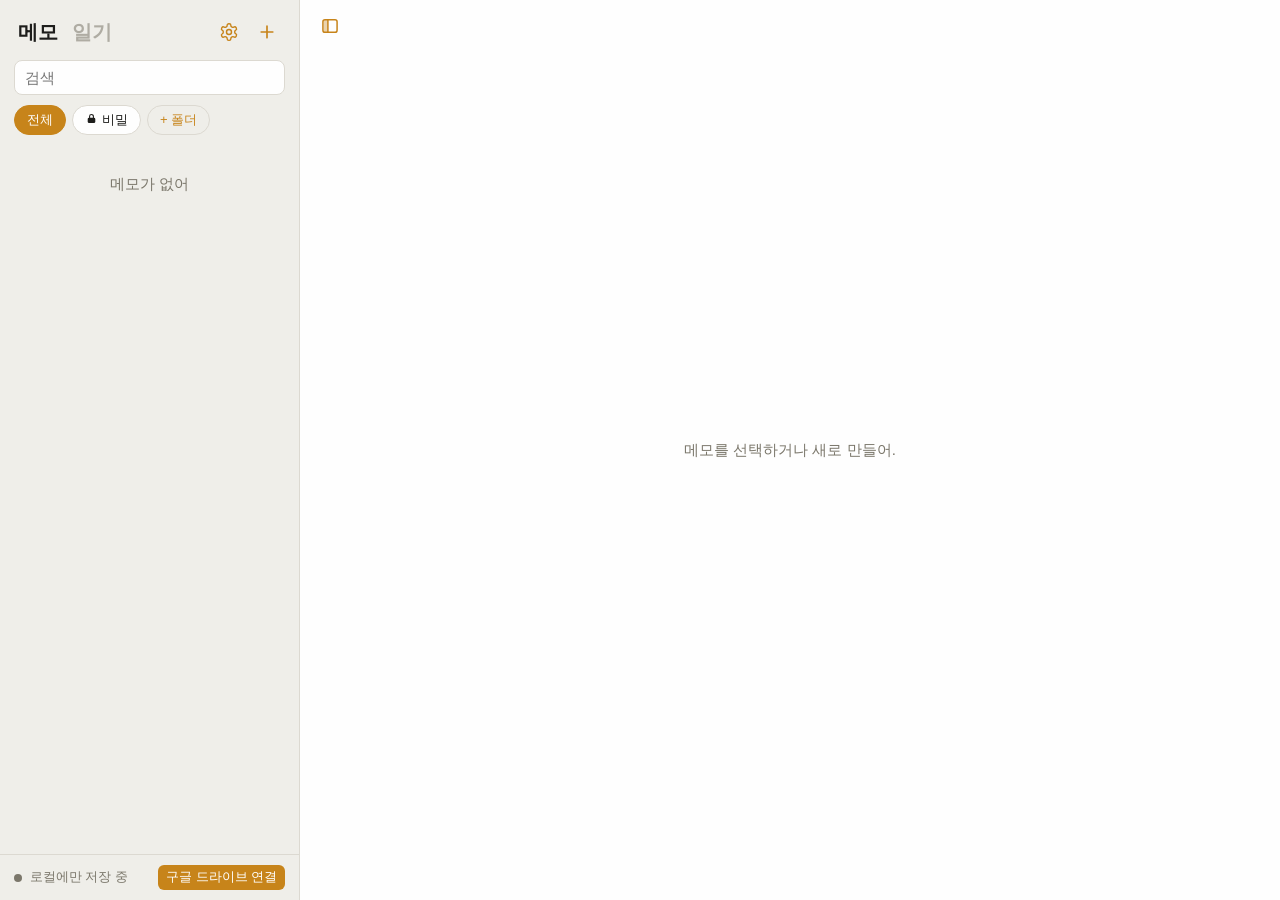
==== index.html @ 61d9501f "v92: postmark emoji fit inside the ring" ====
<!doctype html>
<html lang="ko">
<head>
<meta charset="utf-8">
<meta name="viewport" content="width=device-width, initial-scale=1, viewport-fit=cover">
<title>클라우드 메모</title>
<!-- PC app: uses this page from the site when cm-native is at most its own level (see update.go). -->
<meta name="cm-native" content="1">
<!--WEB-ONLY-START-->
<link rel="manifest" href="manifest.webmanifest">
<link rel="apple-touch-icon" href="icon-180.png">
<link rel="icon" href="icon.svg" type="image/svg+xml">
<meta name="apple-mobile-web-app-capable" content="yes">
<meta name="mobile-web-app-capable" content="yes">
<meta name="apple-mobile-web-app-title" content="메모">
<meta name="apple-mobile-web-app-status-bar-style" content="default">
<meta name="theme-color" content="#f6f5f2" media="(prefers-color-scheme: light)">
<meta name="theme-color" content="#1b1b1d" media="(prefers-color-scheme: dark)">
<!--WEB-ONLY-END-->
<link rel="stylesheet" href="style.css?v=92">
</head>
<body>
<div id="app" class="show-list">
  <aside id="sidebar">
    <header class="side-head">
      <div class="title-tabs" id="tabs" role="tablist" aria-label="메모 / 일기">
        <button data-tab="memo" role="tab">메모</button><button data-tab="diary" role="tab">일기</button>
      </div>
      <div class="head-btns">
        <button id="btn-settings" class="icon-btn" title="설정 (테마·날씨·사진)" aria-label="설정">
          <svg viewBox="0 0 24 24" width="20" height="20" fill="none" stroke="currentColor" stroke-width="1.7" stroke-linecap="round" stroke-linejoin="round"><path d="M12.22 2h-.44a2 2 0 0 0-2 2v.18a2 2 0 0 1-1 1.73l-.43.25a2 2 0 0 1-2 0l-.15-.08a2 2 0 0 0-2.73.73l-.22.38a2 2 0 0 0 .73 2.73l.15.1a2 2 0 0 1 1 1.72v.51a2 2 0 0 1-1 1.74l-.15.09a2 2 0 0 0-.73 2.73l.22.38a2 2 0 0 0 2.73.73l.15-.08a2 2 0 0 1 2 0l.43.25a2 2 0 0 1 1 1.73V20a2 2 0 0 0 2 2h.44a2 2 0 0 0 2-2v-.18a2 2 0 0 1 1-1.73l.43-.25a2 2 0 0 1 2 0l.15.08a2 2 0 0 0 2.73-.73l.22-.39a2 2 0 0 0-.73-2.73l-.15-.08a2 2 0 0 1-1-1.74v-.5a2 2 0 0 1 1-1.74l.15-.09a2 2 0 0 0 .73-2.73l-.22-.38a2 2 0 0 0-2.73-.73l-.15.08a2 2 0 0 1-2 0l-.43-.25a2 2 0 0 1-1-1.73V4a2 2 0 0 0-2-2z"/><circle cx="12" cy="12" r="3"/></svg>
        </button>
        <button id="btn-new" class="icon-btn" title="새 메모 (Ctrl+N)" aria-label="새 메모">
          <svg viewBox="0 0 24 24" width="20" height="20"><path d="M12 5v14M5 12h14" stroke="currentColor" stroke-width="2" stroke-linecap="round" fill="none"/></svg>
        </button>
      </div>
    </header>
    <div class="search-wrap">
      <input id="search" type="search" placeholder="검색" autocomplete="off">
    </div>
    <div id="folders" role="tablist" aria-label="폴더"></div>
    <ul id="list" role="listbox" aria-label="메모 목록"></ul>
    <div id="diary" aria-label="일기">
      <div class="cal-head">
        <span id="cal-title"></span>
        <button id="cal-today" class="text-btn" title="이번 달로 가서 오늘 일기 열기 (Ctrl+N)">오늘</button>
        <button id="cal-prev" class="icon-btn" aria-label="이전 달">
          <svg viewBox="0 0 24 24" width="20" height="20"><path d="M15 5l-7 7 7 7" stroke="currentColor" stroke-width="2" stroke-linecap="round" stroke-linejoin="round" fill="none"/></svg>
        </button>
        <button id="cal-next" class="icon-btn" aria-label="다음 달">
          <svg viewBox="0 0 24 24" width="20" height="20"><path d="M9 5l7 7-7 7" stroke="currentColor" stroke-width="2" stroke-linecap="round" stroke-linejoin="round" fill="none"/></svg>
        </button>
        <button id="cal-more" class="icon-btn" title="캘린더·잠금" aria-label="일기 메뉴" aria-haspopup="menu"><svg viewBox="0 0 24 24" width="20" height="20"><circle cx="5.5" cy="12" r="1.7" fill="currentColor"/><circle cx="12" cy="12" r="1.7" fill="currentColor"/><circle cx="18.5" cy="12" r="1.7" fill="currentColor"/></svg></button>
        <button id="cal-gcal" class="icon-btn in-more" title="구글 캘린더 일정 보기" aria-label="구글 캘린더 일정" hidden>
          <svg viewBox="0 0 24 24" width="19" height="19"><rect x="3.5" y="5" width="17" height="15.5" rx="3" stroke="currentColor" stroke-width="1.8" fill="none"/><path d="M3.5 9.5h17M8 3.2v3.6M16 3.2v3.6" stroke="currentColor" stroke-width="1.8" stroke-linecap="round"/><circle class="gcal-dot" cx="12" cy="14.8" r="2.3" fill="currentColor"/></svg>
        </button>
        <button id="cal-lock" class="icon-btn in-more" title="일기 잠금" aria-label="일기 잠금"></button>
      </div>
      <div class="cal-grid" id="cal-grid"></div>
      <button id="cal-album" class="album-btn" title="이달의 사진" hidden>
        <svg viewBox="0 0 24 24" width="18" height="18" aria-hidden="true"><path d="M5 4.5h14v15H5z" stroke="currentColor" stroke-width="1.8" stroke-dasharray="2 2" fill="none"/><rect x="8" y="7.5" width="8" height="9" rx="1" fill="currentColor" opacity=".35"/></svg>
        이달의 사진
      </button>
      <div class="cal-events" id="cal-events" hidden aria-live="polite"></div>
      <ul class="diary-list" id="diary-list" aria-label="이 달의 일기"></ul>
      <div class="diary-locked" id="diary-locked" hidden>
        <svg viewBox="0 0 24 24" width="28" height="28" aria-hidden="true"><rect x="5" y="10.5" width="14" height="10" rx="2.5" fill="currentColor"/><path d="M8.5 10.5V8a3.5 3.5 0 0 1 7 0v2.5" stroke="currentColor" stroke-width="2" fill="none" stroke-linecap="round"/></svg>
        <p>일기가 잠겨 있어</p>
        <button class="text-btn primary" id="diary-unlock">비밀번호 입력</button>
      </div>
    </div>
    <footer id="sync-bar">
      <span id="sync-dot"></span>
      <span id="sync-text">…</span>
      <button id="btn-sync" class="text-btn" hidden>지금 동기화</button>
      <button id="btn-login" class="text-btn primary" hidden>구글 드라이브 연결</button>
      <button id="btn-logout" class="text-btn" hidden>연결 해제</button>
    </footer>
  </aside>
  <main id="editor-pane">
    <header class="editor-head" id="editor-head">
      <button id="btn-back" class="icon-btn back" aria-label="목록으로">
        <svg viewBox="0 0 24 24" width="22" height="22"><path d="M15 5l-7 7 7 7" stroke="currentColor" stroke-width="2" stroke-linecap="round" stroke-linejoin="round" fill="none"/></svg>
      </button>
      <button id="btn-side" class="icon-btn side-toggle" title="메모 목록 숨기기 (Ctrl+\)" aria-label="메모 목록 숨기기" aria-pressed="false">
        <svg viewBox="0 0 24 24" width="20" height="20"><rect x="3.5" y="4.5" width="17" height="15" rx="2.5" stroke="currentColor" stroke-width="1.8" fill="none"/><path d="M9.5 4.5v15" stroke="currentColor" stroke-width="1.8"/><path class="side-fill" d="M4.4 6.5a1.6 1.6 0 0 1 1.6-1.6h3.5v14.2H6a1.6 1.6 0 0 1-1.6-1.6z" fill="currentColor" opacity=".35"/></svg>
      </button>
      <button id="btn-browse" class="browse" title="폴더와 메모 고르기" aria-haspopup="menu">
        <svg viewBox="0 0 24 24" width="17" height="17"><path d="M3.5 7.5a2 2 0 0 1 2-2h3.8l2 2.2h7.2a2 2 0 0 1 2 2v7.8a2 2 0 0 1-2 2h-13a2 2 0 0 1-2-2z" stroke="currentColor" stroke-width="1.8" stroke-linejoin="round" fill="none"/></svg>
        <span id="browse-name">전체</span>
        <svg viewBox="0 0 24 24" width="12" height="12"><path d="M6 9l6 6 6-6" stroke="currentColor" stroke-width="2.2" stroke-linecap="round" stroke-linejoin="round" fill="none"/></svg>
      </button>
      <span id="editor-meta"></span>
      <button id="btn-folder" class="icon-btn in-more" title="폴더로 옮기기" aria-label="폴더로 옮기기">
        <svg viewBox="0 0 24 24" width="20" height="20"><path d="M3.5 7.5a2 2 0 0 1 2-2h3.8l2 2.2h7.2a2 2 0 0 1 2 2v7.8a2 2 0 0 1-2 2h-13a2 2 0 0 1-2-2z" stroke="currentColor" stroke-width="1.8" stroke-linejoin="round"/></svg>
      </button>
      <button id="btn-font" class="icon-btn in-more" title="화면 글자 크기 (이 기기)" aria-label="화면 글자 크기">
        <svg viewBox="0 0 24 24" width="21" height="21"><path d="M3 19l5-13 5 13M4.8 14.5h6.4M14.5 19l3.5-9 3.5 9M15.6 16.3h4.8" stroke="currentColor" stroke-width="1.8" stroke-linecap="round" stroke-linejoin="round" fill="none"/></svg>
      </button>
      <button id="btn-present" class="icon-btn in-more" title="발표 모드 (구분선마다 한 장)" aria-label="발표 모드">
        <svg viewBox="0 0 24 24" width="20" height="20"><rect x="3" y="4" width="18" height="12" rx="2" stroke="currentColor" stroke-width="1.8" fill="none"/><path d="M12 16v3M8 21l4-2 4 2" stroke="currentColor" stroke-width="1.8" stroke-linecap="round" stroke-linejoin="round" fill="none"/><path d="M10 8.2v3.6l3.2-1.8z" fill="currentColor"/></svg>
      </button>
      <button id="btn-pin" class="icon-btn" title="고정" aria-label="고정" aria-pressed="false">
        <svg viewBox="0 0 24 24" width="20" height="20"><path d="M9 3.5h6l-1 6 3.5 3.5v1.5h-11V13L10 9.5z" stroke="currentColor" stroke-width="1.8" stroke-linejoin="round"/><path d="M12 14.5V21" stroke="currentColor" stroke-width="1.8" stroke-linecap="round" fill="none"/></svg>
      </button>
      <button id="btn-more" class="icon-btn" title="폴더·글자 크기·발표·삭제" aria-label="메모 메뉴" aria-haspopup="menu"><svg viewBox="0 0 24 24" width="20" height="20"><circle cx="5.5" cy="12" r="1.7" fill="currentColor"/><circle cx="12" cy="12" r="1.7" fill="currentColor"/><circle cx="18.5" cy="12" r="1.7" fill="currentColor"/></svg></button>
      <button id="btn-delete" class="icon-btn in-more" title="삭제" aria-label="삭제">
        <svg viewBox="0 0 24 24" width="19" height="19"><path d="M4 7h16M10 11v6M14 11v6M6 7l1 12a2 2 0 0 0 2 2h6a2 2 0 0 0 2-2l1-12M9 7V4h6v3" stroke="currentColor" stroke-width="1.8" stroke-linecap="round" stroke-linejoin="round" fill="none"/></svg>
      </button>
    </header>
    <div id="fmt-bar" role="toolbar" aria-label="서식">
      <button id="f-block" class="fmt wide" title="줄 종류: 제목·목록·인용·콜아웃·코드 (줄 맨 앞에서 / 입력)" aria-label="줄 종류" aria-haspopup="menu">
        <span id="f-block-name" class="block-name">본문</span>
        <svg viewBox="0 0 24 24" width="12" height="12"><path d="M6 9l6 6 6-6" stroke="currentColor" stroke-width="2.2" stroke-linecap="round" stroke-linejoin="round" fill="none"/></svg>
      </button>
      <button id="f-size" class="in-more fmt wide" title="글자 크기 (선택한 부분)" aria-label="글자 크기" aria-haspopup="menu">
        <span class="size-ico">가<small>가</small></span>
        <svg viewBox="0 0 24 24" width="12" height="12"><path d="M6 9l6 6 6-6" stroke="currentColor" stroke-width="2.2" stroke-linecap="round" stroke-linejoin="round" fill="none"/></svg>
      </button>
      <button id="f-bold" class="fmt" title="굵게 (Ctrl+B)" aria-label="굵게" aria-pressed="false"><b>B</b></button>
      <button id="f-italic" class="in-more fmt" title="기울임 (Ctrl+I)" aria-label="기울임" aria-pressed="false"><i class="ital">I</i></button>
      <button id="f-under" class="in-more fmt" title="밑줄 (Ctrl+U)" aria-label="밑줄" aria-pressed="false"><u>U</u></button>
      <button id="f-strike" class="in-more fmt" title="취소선 (Ctrl+Shift+S · ~~글자~~)" aria-label="취소선" aria-pressed="false"><s>S</s></button>
      <button id="f-code" class="in-more fmt" title="코드 (Ctrl+E · `글자`)" aria-label="인라인 코드">
        <svg viewBox="0 0 24 24" width="19" height="19"><path d="M8.5 7.5L4 12l4.5 4.5M15.5 7.5L20 12l-4.5 4.5" stroke="currentColor" stroke-width="1.9" stroke-linecap="round" stroke-linejoin="round" fill="none"/></svg>
      </button>
      <button id="f-color" class="fmt wide" title="글자 색" aria-label="글자 색" aria-haspopup="menu">
        <span class="color-ico">A<i id="color-bar"></i></span>
        <svg viewBox="0 0 24 24" width="12" height="12"><path d="M6 9l6 6 6-6" stroke="currentColor" stroke-width="2.2" stroke-linecap="round" stroke-linejoin="round" fill="none"/></svg>
      </button>
      <button id="f-hl" class="fmt wide" title="형광펜" aria-label="형광펜" aria-haspopup="menu">
        <span class="hl-ico"><svg viewBox="0 0 24 24" width="18" height="18"><path d="M14.5 4.5l5 5-8 8H6.5v-5z" stroke="currentColor" stroke-width="1.8" stroke-linejoin="round" fill="none"/><path d="M12 7l5 5" stroke="currentColor" stroke-width="1.8"/></svg><i id="hl-bar"></i></span>
        <svg viewBox="0 0 24 24" width="12" height="12"><path d="M6 9l6 6 6-6" stroke="currentColor" stroke-width="2.2" stroke-linecap="round" stroke-linejoin="round" fill="none"/></svg>
      </button>
      <button id="f-clear" class="in-more fmt" title="서식 지우기" aria-label="서식 지우기">
        <svg viewBox="0 0 24 24" width="19" height="19"><path d="M5 6h11M10.5 6l-3 13M14 14l6 6M20 14l-6 6" stroke="currentColor" stroke-width="1.8" stroke-linecap="round" fill="none"/></svg>
      </button>
      <button id="f-hr" class="in-more fmt" title="굵은 구분선 (--- 입력 후 Enter)" aria-label="구분선">
        <svg viewBox="0 0 24 24" width="20" height="20"><path d="M3 12h18" stroke="currentColor" stroke-width="4" stroke-linecap="round"/><path d="M7 6.5h10M7 17.5h10" stroke="currentColor" stroke-width="1.4" stroke-linecap="round" opacity=".45"/></svg>
      </button>
      <button id="btn-check" class="fmt" title="체크리스트 (Ctrl+Shift+L)" aria-label="체크리스트">
        <svg viewBox="0 0 24 24" width="19" height="19"><rect x="3.5" y="3.5" width="17" height="17" rx="4" stroke="currentColor" stroke-width="1.8" fill="none"/><path d="M8 12.2l2.7 2.7L16 9.5" stroke="currentColor" stroke-width="1.8" stroke-linecap="round" stroke-linejoin="round" fill="none"/></svg>
      </button>
      <button id="f-outdent" class="in-more fmt" title="내어쓰기 (Shift+Tab)" aria-label="내어쓰기">
        <svg viewBox="0 0 24 24" width="19" height="19"><path d="M4 5.5h16M11 10h9M11 14h9M4 18.5h16" stroke="currentColor" stroke-width="1.8" stroke-linecap="round" fill="none"/><path d="M7.5 9.5L4.5 12l3 2.5" stroke="currentColor" stroke-width="1.8" stroke-linecap="round" stroke-linejoin="round" fill="none"/></svg>
      </button>
      <button id="f-indent" class="in-more fmt" title="들여쓰기 (Tab)" aria-label="들여쓰기">
        <svg viewBox="0 0 24 24" width="19" height="19"><path d="M4 5.5h16M11 10h9M11 14h9M4 18.5h16" stroke="currentColor" stroke-width="1.8" stroke-linecap="round" fill="none"/><path d="M4.5 9.5l3 2.5-3 2.5" stroke="currentColor" stroke-width="1.8" stroke-linecap="round" stroke-linejoin="round" fill="none"/></svg>
      </button>
      <button id="f-photo" class="fmt" title="사진 넣기 (붙여넣기·끌어다 놓기도 돼)" aria-label="사진 넣기">
        <svg viewBox="0 0 24 24" width="19" height="19"><rect x="3.5" y="5" width="17" height="14" rx="3" stroke="currentColor" stroke-width="1.8" fill="none"/><circle cx="9" cy="10" r="1.6" fill="currentColor"/><path d="M5 17l4.5-4.5 3 3 2.5-2.5 4 4" stroke="currentColor" stroke-width="1.8" stroke-linecap="round" stroke-linejoin="round" fill="none"/></svg>
      </button>
      <input type="file" id="photo-input" accept="image/*" multiple hidden>
      <button id="f-more" class="fmt" title="서식 더 보기: 기울임·밑줄·취소선·코드·구분선·들여쓰기·시간·캘린더·도움말" aria-label="서식 더 보기" aria-haspopup="menu"><svg viewBox="0 0 24 24" width="20" height="20"><circle cx="5.5" cy="12" r="1.7" fill="currentColor"/><circle cx="12" cy="12" r="1.7" fill="currentColor"/><circle cx="18.5" cy="12" r="1.7" fill="currentColor"/></svg></button>
      <button id="f-time" class="in-more fmt" title="지금 날짜·시간 넣기 (F5)" aria-label="지금 날짜와 시간 넣기">
        <svg viewBox="0 0 24 24" width="19" height="19"><circle cx="12" cy="12" r="8.5" stroke="currentColor" stroke-width="1.8" fill="none"/><path d="M12 7.5V12l3 2" stroke="currentColor" stroke-width="1.8" stroke-linecap="round" stroke-linejoin="round" fill="none"/></svg>
      </button>
      <button id="f-cal" class="in-more fmt" title="이 줄을 구글 캘린더 일정으로 추가" aria-label="구글 캘린더에 추가">
        <svg viewBox="0 0 24 24" width="19" height="19"><rect x="3.5" y="5" width="17" height="15.5" rx="3" stroke="currentColor" stroke-width="1.8" fill="none"/><path d="M3.5 9.5h17M8 3.2v3.6M16 3.2v3.6M12 12.3v5.4M9.3 15h5.4" stroke="currentColor" stroke-width="1.8" stroke-linecap="round"/></svg>
      </button>
      <button id="f-help" class="in-more fmt" title="단축키와 사용법 (F1)" aria-label="단축키와 사용법">
        <svg viewBox="0 0 24 24" width="19" height="19"><circle cx="12" cy="12" r="8.5" stroke="currentColor" stroke-width="1.8" fill="none"/><path d="M9.6 9.6a2.5 2.5 0 1 1 3.3 2.4c-.6.2-.9.7-.9 1.3v.4" stroke="currentColor" stroke-width="1.8" stroke-linecap="round" fill="none"/><circle cx="12" cy="16.6" r="1.1" fill="currentColor"/></svg>
      </button>
    </div>
    <div id="editor" contenteditable="true" spellcheck="false" role="textbox" aria-multiline="true" aria-label="메모 내용"></div>
    <div id="empty-state">메모를 선택하거나 새로 만들어.</div>
  </main>
</div>
<div id="menu" role="menu" hidden></div>
<div id="present" hidden role="dialog" aria-label="발표 모드">
  <div id="present-page" class="present-page" aria-live="polite"></div>
  <aside class="presenter-side" aria-label="발표자 화면">
    <div class="pv-label">다음 장</div>
    <div id="present-next" class="present-page"></div>
    <div class="pv-label">발표자 노트</div>
    <div id="present-notes"></div>
  </aside>
  <div class="present-bar">
    <span id="present-hint">→ 다음 · ← 이전 · Ctrl+휠 글자 크기 · P 발표자 화면 · Esc 끝내기</span>
    <span class="present-right">
      <span id="present-timer" title="눌러서 0부터 다시"></span>
      <button type="button" class="pb" id="present-prev" aria-label="이전 장">◀</button>
      <span id="present-count"></span>
      <button type="button" class="pb" id="present-fwd" aria-label="다음 장">▶</button>
      <button type="button" class="pb" id="present-smaller" title="글자 작게 (−, Ctrl+휠)" aria-label="글자 작게">가−</button>
      <button type="button" class="pb" id="present-bigger" title="글자 크게 (+, Ctrl+휠)" aria-label="글자 크게">가+</button>
      <button type="button" class="pb" id="present-screen" title="프로젝터에는 슬라이드만, 이 화면에는 노트와 다음 장 (P)">발표자 화면</button>
      <button type="button" class="pb" id="present-close" aria-label="발표 끝내기">끝내기</button>
    </span>
  </div>
</div>
<div id="settings" class="overlay" hidden>
  <div class="sheet settings" role="dialog" aria-modal="true" aria-labelledby="set-title">
    <h2 id="set-title">설정</h2>
    <section class="set-group" aria-label="화면">
      <h3>화면</h3>
      <div class="set-label">모드</div>
      <div class="seg" id="set-mode" role="radiogroup" aria-label="모드">
        <button data-mode="" role="radio">자동</button><button data-mode="light" role="radio">라이트</button><button data-mode="dark" role="radio">다크</button>
      </div>
      <div class="set-label">테마</div>
      <div class="themes" id="set-theme" role="radiogroup" aria-label="테마"></div>
      <div class="set-label">강조색</div>
      <div class="accents" id="set-accent" role="radiogroup" aria-label="강조색"></div>
      <p class="set-note">이 기기에만 저장돼. 메모 내용에는 영향 없어.</p>
    </section>
    <section class="set-group" aria-label="일기">
      <h3>일기</h3>
      <div class="set-label">날씨 위치</div>
      <div class="wx-set">
        <div class="wx-cur" id="wx-cur"></div>
        <div class="wx-row">
          <input id="wx-q" type="search" placeholder="도시 이름 (예: 서울, 부산)" autocomplete="off" aria-label="날씨 위치 도시 검색">
          <button type="button" class="wx-here" id="wx-here">📍 현재 위치</button>
        </div>
        <div class="wx-res" id="wx-res"></div>
      </div>
    </section>
    <section class="set-group" aria-label="사진">
      <h3>사진</h3>
      <div class="ph-clean">
        <button type="button" class="wx-here" id="ph-clean">안 쓰는 사진 정리</button>
        <span class="muted" id="ph-clean-note">어느 메모에도 없는 사진을 드라이브 휴지통으로 옮겨. 잠긴 메모 속 사진은 암호화해.</span>
      </div>
    </section>
    <section class="set-group" aria-label="정보">
      <h3>정보</h3>
      <div class="set-info"><span>클라우드 메모 <span id="set-ver"></span></span><button type="button" class="text-btn" id="set-help">단축키·사용법</button></div>
    </section>
    <div class="sheet-btns"><button type="button" class="text-btn primary" id="set-close">완료</button></div>
  </div>
</div>
<div id="album" class="overlay" hidden>
  <div class="sheet album" role="dialog" aria-modal="true" aria-labelledby="al-title">
    <div class="al-top">
      <button type="button" class="icon-btn" id="al-prev" aria-label="이전 달"><svg viewBox="0 0 24 24" width="20" height="20"><path d="M15 5l-7 7 7 7" stroke="currentColor" stroke-width="2" stroke-linecap="round" stroke-linejoin="round" fill="none"/></svg></button>
      <h2 id="al-title"></h2>
      <button type="button" class="icon-btn" id="al-next" aria-label="다음 달"><svg viewBox="0 0 24 24" width="20" height="20"><path d="M9 5l7 7-7 7" stroke="currentColor" stroke-width="2" stroke-linecap="round" stroke-linejoin="round" fill="none"/></svg></button>
      <span class="al-count" id="al-count"></span>
      <button type="button" class="text-btn al-deco" id="al-deco" aria-expanded="false" aria-controls="al-opts">꾸미기 <svg viewBox="0 0 24 24" width="12" height="12"><path d="M6 9l6 6 6-6" stroke="currentColor" stroke-width="2.2" stroke-linecap="round" stroke-linejoin="round" fill="none"/></svg></button>
      <button type="button" class="icon-btn" id="al-close" aria-label="닫기"><svg viewBox="0 0 24 24" width="20" height="20"><path d="M6 6l12 12M18 6L6 18" stroke="currentColor" stroke-width="2" stroke-linecap="round" fill="none"/></svg></button>
    </div>
    <div class="al-opts" id="al-opts"></div>
    <div class="al-scroll"><div class="al-page" id="al-page"></div></div>
    <div class="sheet-btns"><button type="button" class="text-btn" id="al-save-gif" hidden>움짤로 저장</button><button type="button" class="text-btn primary" id="al-save">이미지로 저장</button></div>
  </div>
</div>
<div id="help" class="overlay" hidden>
  <div class="sheet help" role="dialog" aria-modal="true" aria-labelledby="help-title">
    <div class="help-head">
      <h2 id="help-title">도움말</h2>
      <button type="button" class="icon-btn" id="help-close" aria-label="닫기" title="닫기 (Esc)">
        <svg viewBox="0 0 24 24" width="20" height="20"><path d="M6 6l12 12M18 6L6 18" stroke="currentColor" stroke-width="2" stroke-linecap="round" fill="none"/></svg>
      </button>
    </div>
    <div class="seg help-tabs" role="tablist" aria-label="도움말 주제">
      <button data-h="basic" role="tab">기본</button><button data-h="line" role="tab">줄 꾸미기</button><button data-h="text" role="tab">글자</button><button data-h="present" role="tab">발표</button><button data-h="tips" role="tab">팁</button>
    </div>
    <div class="help-body">
      <section data-h="basic">
        <p class="help-lead">자주 쓰는 단축키</p>
        <ul class="keys">
          <li><span>새 메모</span><span class="k"><kbd>Ctrl + N</kbd></span></li>
          <li><span>검색</span><span class="k"><kbd>Ctrl + F</kbd></span></li>
          <li><span>되돌리기</span><span class="k"><kbd>Ctrl + Z</kbd></span></li>
          <li><span>다시 하기</span><span class="k"><kbd>Ctrl + Y</kbd></span></li>
          <li><span>지금 날짜·시간 넣기</span><span class="k"><kbd>F5</kbd></span></li>
          <li><span>왼쪽 목록 숨기기·보이기</span><span class="k"><kbd>Ctrl + \</kbd></span></li>
          <li><span>이 도움말 열기·닫기</span><span class="k"><kbd>F1</kbd></span></li>
        </ul>
      </section>

      <section data-h="line" hidden>
        <p class="help-lead">줄 맨 앞에서 입력하고 <kbd>스페이스</kbd></p>
        <div class="md-grid">
          <div class="md"><code>#</code><i>→</i><span class="pv pv-h1">큰 제목</span></div>
          <div class="md"><code>##</code><i>→</i><span class="pv pv-h2">중간 제목</span></div>
          <div class="md"><code>-</code><i>→</i><span class="pv pv-ul">글머리 목록</span></div>
          <div class="md"><code>1.</code><i>→</i><span class="pv pv-ol">번호 목록</span></div>
          <div class="md"><code>[]</code><i>→</i><span class="pv">☐ 체크리스트</span></div>
          <div class="md"><code>&gt;</code><i>→</i><span class="pv pv-tg">토글 (접기)</span></div>
          <div class="md"><code>"</code><i>→</i><span class="pv pv-q">인용</span></div>
          <div class="md"><code>```</code><i>→</i><span class="pv pv-code">코드</span><small>스페이스 없이</small></div>
          <div class="md"><code>---</code><i>→</i><span class="pv pv-hr"></span><small>스페이스 없이</small></div>
        </div>
        <p class="help-lead">이렇게 해도 돼</p>
        <ul class="keys">
          <li><span>메뉴에서 골라서 바꾸기</span><span class="k"><kbd>/</kbd></span></li>
          <li><span>들여쓰기 · 내어쓰기</span><span class="k"><kbd>Tab</kbd><kbd>Shift + Tab</kbd></span></li>
          <li><span>토글 접기 · 체크하기</span><span class="k"><kbd>Ctrl + Enter</kbd></span></li>
          <li><span>다시 일반 글로</span><span class="k">줄 맨 앞에서 <kbd>Backspace</kbd></span></li>
          <li><span>목록 끝내기</span><span class="k">빈 줄에서 <kbd>Enter</kbd></span></li>
        </ul>
        <details class="help-more">
          <summary><kbd>Ctrl + Alt + 숫자</kbd>로 바로 바꾸기</summary>
          <div class="num-grid">
            <span><kbd>0</kbd>일반 글</span><span><kbd>1</kbd>큰 제목</span><span><kbd>2</kbd>중간 제목</span><span><kbd>3</kbd>작은 제목</span>
            <span><kbd>4</kbd>체크리스트</span><span><kbd>5</kbd>글머리</span><span><kbd>6</kbd>번호</span><span><kbd>7</kbd>토글</span>
            <span><kbd>8</kbd>코드</span><span><kbd>9</kbd>콜아웃</span>
          </div>
        </details>
      </section>

      <section data-h="text" hidden>
        <p class="help-lead">글자를 드래그한 뒤</p>
        <ul class="keys">
          <li><span><b>굵게</b></span><span class="k"><kbd>Ctrl + B</kbd></span></li>
          <li><span><i>기울임</i></span><span class="k"><kbd>Ctrl + I</kbd></span></li>
          <li><span><u>밑줄</u></span><span class="k"><kbd>Ctrl + U</kbd></span></li>
          <li><span><s>취소선</s></span><span class="k"><kbd>Ctrl + Shift + S</kbd></span></li>
          <li><span><code class="pv-c">코드</code></span><span class="k"><kbd>Ctrl + E</kbd></span></li>
        </ul>
        <p class="help-lead">쓰면서 바로</p>
        <ul class="keys">
          <li><span><b>굵게</b></span><span class="k"><code class="t">**글자**</code></span></li>
          <li><span><i>기울임</i></span><span class="k"><code class="t">*글자*</code></span></li>
          <li><span><code class="pv-c">코드</code></span><span class="k"><code class="t">`글자`</code></span></li>
          <li><span><s>취소선</s></span><span class="k"><code class="t">~~글자~~</code></span></li>
        </ul>
        <p class="help-note">색 · 형광펜은 서식 줄 버튼, 크기와 나머지 서식은 서식 줄 맨 끝 ⋯ 버튼으로.</p>
      </section>

      <section data-h="present" hidden>
        <p class="help-lead">메모 위쪽 화면 아이콘으로 시작</p>
        <ul class="keys">
          <li><span>다음 장 · 이전 장</span><span class="k"><kbd>→</kbd><kbd>←</kbd></span></li>
          <li><span>글자 크게 · 작게</span><span class="k"><kbd>Ctrl + 휠</kbd></span></li>
          <li><span>발표자 화면 (노트 · 다음 장)</span><span class="k"><kbd>P</kbd></span></li>
          <li><span>끝내기</span><span class="k"><kbd>Esc</kbd></span></li>
        </ul>
        <ul class="tips">
          <li><b>구분선</b>마다 한 장씩 넘어가.</li>
          <li><code class="t">//</code>로 시작하는 줄은 <b>발표자 노트</b>야. 슬라이드에는 안 보여.</li>
          <li>접어 둔 <b>토글</b>은 슬라이드에서 눌러서 펼칠 수 있어.</li>
        </ul>
      </section>

      <section data-h="tips" hidden>
        <ul class="tips">
          <li>첫 줄이 메모 <b>제목</b>이 돼.</li>
          <li><b>사진</b>은 서식 줄의 사진 버튼, 붙여넣기, 끌어다 놓기로 넣어. 알맞은 크기로 줄여서 드라이브 'CloudMemo/사진' 폴더에 따로 저장돼. 사진을 누르면 옮기기·지우기·대표 사진 정하기가 나와.</li>
          <li>일기 달력 아래 <b>이달의 사진</b>을 누르면 그 달의 대표 사진이 우표처럼 모여. <b>꾸미기</b>에서 모양·필터·배경을 고르고 이미지(움짤이 있으면 움짤)로 저장할 수 있어.</li>
          <li>서식 줄 ⋯ 의 <b>구글 캘린더에 추가</b>를 누르면 그 줄이 구글 캘린더 새 일정으로 열려. "11월 28일 오후 3시"나 F5 날짜가 있으면 날짜도 채워져.</li>
          <li>일기 달력 위 <b>⋯ → 구글 캘린더</b>를 켜면 구글 캘린더 일정이 달력에 점으로, 아래에 목록으로 보여. <b>＋ 일정 추가</b>로 그날 일정을 바로 넣을 수 있어.</li>
          <li>☐를 누르면 체크돼. 목록의 <b>5/6</b>은 체크한 개수야.</li>
          <li><b>비밀 폴더</b>와 잠긴 일기는 암호화돼. 비밀번호를 잊으면 되살릴 수 없어.</li>
          <li>목록을 숨겨도 위쪽 <b>폴더 버튼</b>으로 다른 메모를 열 수 있어.</li>
          <li>PC 앱에서 <kbd>Ctrl + R</kbd>을 누르면 바로 동기화돼.</li>
          <li>PC 앱은 켤 때 인터넷이 되면 <b>새 버전</b>을 알아서 받아. 버전은 설정(톱니바퀴)에서 보여.</li>
        </ul>
      </section>
    </div>
  </div>
</div>
<div id="modal" class="overlay" hidden>
  <form id="pw-form" class="sheet" role="dialog" aria-modal="true" aria-labelledby="pw-title" autocomplete="off">
    <h2 id="pw-title"></h2>
    <p id="pw-note"></p>
    <input id="pw1" type="password" autocomplete="off" placeholder="비밀번호" aria-label="비밀번호">
    <input id="pw2" type="password" autocomplete="off" placeholder="비밀번호 확인" aria-label="비밀번호 확인">
    <p id="pw-err" role="alert"></p>
    <div class="sheet-btns">
      <button type="button" id="pw-cancel" class="text-btn">취소</button>
      <button type="submit" class="text-btn primary">확인</button>
    </div>
  </form>
</div>
<!--WEB-ONLY-START-->
<script src="config.js?v=92"></script>
<script src="api-web.js?v=92"></script>
<!--WEB-ONLY-END-->
<script src="app.js?v=92"></script>
</body>
</html>
---- style.css ----
/* Theme = background hue/tint (--h, --t) + accent (--ah, --as, lightness --al light / --al-d dark).
   Presets set only these numbers (html[data-theme]); a custom accent sets --ah/--as/--al inline.
   Mode: html[data-mode="light"|"dark"], or follows the system when absent. */
:root {
  --h: 45; --t: 17; --ah: 37; --as: 77; --al: 44%; --al-d: 58%;
  --bg: hsl(var(--h) calc(var(--t) * 1%) 95.5%);
  --panel: hsl(var(--h) calc(var(--t) * .5%) 99.5%);
  --side: hsl(var(--h) calc(var(--t) * 1%) 92.5%);
  --line: hsl(var(--h) calc(var(--t) * .8%) 84%);
  --sel: hsl(var(--h) calc(var(--t) * 1.3%) 86%);
  --text: hsl(var(--h) calc(var(--t) * .3%) 11%);
  --muted: hsl(var(--h) calc(var(--t) * .4%) 45%);
  --accent: hsl(var(--ah) calc(var(--as) * 1%) var(--al));
  --on-accent: #fff;
  --ok: #3a9a5b;
  --warn: #c0392b;
  --c-red: #e03131;
  --c-orange: #e8590c;
  --c-green: #2f9e44;
  --c-blue: #1971c2;
  --c-purple: #9c36b5;
  --c-gray: #868e96;
  --font: -apple-system, BlinkMacSystemFont, "Segoe UI", "Malgun Gothic", "Apple SD Gothic Neo", sans-serif;
  color-scheme: light;
}
:root[data-theme="mint"]     { --h: 160; --t: 20; --ah: 168; --as: 62; --al: 34%; --al-d: 55%; }
:root[data-theme="lavender"] { --h: 255; --t: 24; --ah: 258; --as: 52; --al: 52%; --al-d: 72%; }
:root[data-theme="ocean"]    { --h: 210; --t: 24; --ah: 212; --as: 78; --al: 44%; --al-d: 62%; }
:root[data-theme="rose"]     { --h: 345; --t: 24; --ah: 345; --as: 62; --al: 50%; --al-d: 70%; }
:root[data-theme="mono"]     { --h: 0;   --t: 0;  --ah: 0;   --as: 0;  --al: 16%; --al-d: 88%; }
@media (prefers-color-scheme: dark) {
  :root:not([data-mode="light"]) {
    --bg: hsl(var(--h) calc(var(--t) * .35%) 10.5%);
    --panel: hsl(var(--h) calc(var(--t) * .35%) 14%);
    --side: hsl(var(--h) calc(var(--t) * .35%) 12%);
    --line: hsl(var(--h) calc(var(--t) * .35%) 22%);
    --sel: hsl(var(--h) calc(var(--t) * .6%) 21%);
    --text: hsl(var(--h) calc(var(--t) * .2%) 93%);
    --muted: hsl(var(--h) calc(var(--t) * .2%) 58%);
    --accent: hsl(var(--ah) calc(var(--as) * 1%) var(--al-d));
    --on-accent: #161618;
    --ok: #4cc276;
    --warn: #ff6b5b;
    --c-red: #ff6b6b;
    --c-orange: #ff922b;
    --c-green: #51cf66;
    --c-blue: #4dabf7;
    --c-purple: #da77f2;
    --c-gray: #adb5bd;
    color-scheme: dark;
  }
}
:root[data-mode="dark"] {
  --bg: hsl(var(--h) calc(var(--t) * .35%) 10.5%);
  --panel: hsl(var(--h) calc(var(--t) * .35%) 14%);
  --side: hsl(var(--h) calc(var(--t) * .35%) 12%);
  --line: hsl(var(--h) calc(var(--t) * .35%) 22%);
  --sel: hsl(var(--h) calc(var(--t) * .6%) 21%);
  --text: hsl(var(--h) calc(var(--t) * .2%) 93%);
  --muted: hsl(var(--h) calc(var(--t) * .2%) 58%);
  --accent: hsl(var(--ah) calc(var(--as) * 1%) var(--al-d));
  --on-accent: #161618;
  --ok: #4cc276;
  --warn: #ff6b5b;
  --c-red: #ff6b6b;
  --c-orange: #ff922b;
  --c-green: #51cf66;
  --c-blue: #4dabf7;
  --c-purple: #da77f2;
  --c-gray: #adb5bd;
  color-scheme: dark;
}
* { box-sizing: border-box; }
html, body { margin: 0; height: 100%; }
body {
  background: var(--bg);
  color: var(--text);
  font-family: var(--font);
  font-size: 15px;
  -webkit-text-size-adjust: 100%;
  overscroll-behavior: none;
}
button { font: inherit; color: inherit; background: none; border: 0; cursor: pointer; }
button[hidden] { display: none !important; }
#app { display: flex; height: 100vh; height: 100dvh; }

#sidebar {
  width: 300px; flex: none;
  display: flex; flex-direction: column;
  background: var(--side);
  border-right: 1px solid var(--line);
  padding-top: env(safe-area-inset-top);
}
.side-head { display: flex; align-items: center; justify-content: space-between; padding: 14px 14px 6px 18px; }
.side-head h1 { font-size: 20px; margin: 0; font-weight: 700; }
.icon-btn { width: 36px; height: 36px; border-radius: 8px; display: grid; place-items: center; color: var(--accent); }
@media (hover: hover) { .icon-btn:hover, .text-btn:hover { background: var(--sel); } }
.icon-btn:active { background: var(--sel); }
.search-wrap { padding: 4px 14px 10px; }
#search {
  width: 100%; padding: 8px 10px; border-radius: 8px;
  border: 1px solid var(--line); background: var(--panel); color: var(--text);
  font: inherit; outline: none;
}
#search:focus { border-color: var(--accent); }

#list { list-style: none; margin: 0; padding: 0 8px; overflow-y: auto; flex: 1; }
#list li { padding: 10px 12px; border-radius: 8px; cursor: pointer; margin-bottom: 2px; }
@media (hover: hover) { #list li:hover { background: color-mix(in srgb, var(--sel) 55%, transparent); } }
#list li.active { background: var(--sel); }
#list .t { font-weight: 600; white-space: nowrap; overflow: hidden; text-overflow: ellipsis; }
#list .s { color: var(--muted); font-size: 13px; margin-top: 3px; white-space: nowrap; overflow: hidden; text-overflow: ellipsis; }
#list .s b { font-weight: 500; color: var(--text); opacity: .7; margin-right: 6px; }
#list .none { color: var(--muted); text-align: center; padding: 30px 0; cursor: default; }
#list li.none, #list li.group { background: none; }
#list li.group {
  cursor: default; padding: 12px 12px 4px; margin: 0;
  font-size: 12px; font-weight: 600; color: var(--muted); letter-spacing: .02em;
}
#list .s i { font-style: normal; color: var(--accent); margin-right: 6px; }
/* Folder tag: a filled pill so it doesn't run into the snippet text. */
#list .s em {
  font-style: normal; font-size: 11px; font-weight: 600; color: var(--text);
  background: var(--sel); border-radius: 4px; padding: 1px 6px; margin-right: 6px;
  display: inline-block; vertical-align: 1px; max-width: 8em; overflow: hidden; text-overflow: ellipsis;
}
#list li.active .s em { background: var(--panel); }
#list li.unreadable { opacity: .55; }
#list li.locked { display: flex; flex-direction: column; align-items: center; gap: 10px; padding: 40px 0; }
#list li.locked p { margin: 0; }
#list li.locked svg { width: 28px; height: 28px; opacity: .6; }
#list li.locked .text-btn { font-size: 14px; padding: 7px 14px; }
.chip svg { vertical-align: -1px; margin-right: 4px; }

#folders { display: flex; gap: 6px; padding: 0 14px 10px; overflow-x: auto; scrollbar-width: none; }
#folders::-webkit-scrollbar { display: none; }
.chip {
  flex: none; padding: 5px 12px; border-radius: 999px; font-size: 13px; white-space: nowrap;
  border: 1px solid var(--line); background: var(--panel); color: var(--text);
}
.chip.on { background: var(--accent); border-color: var(--accent); color: var(--on-accent); }
.chip.ghost { background: none; color: var(--accent); }
@media (hover: hover) { .chip:not(.on):hover { background: var(--sel); } }

#sync-bar {
  display: flex; align-items: center; gap: 8px; flex-wrap: wrap;
  padding: 10px 14px calc(10px + env(safe-area-inset-bottom));
  border-top: 1px solid var(--line);
  font-size: 12.5px; color: var(--muted);
}
#sync-dot { width: 8px; height: 8px; border-radius: 50%; background: var(--muted); flex: none; }
#sync-dot.ok { background: var(--ok); }
#sync-dot.busy { background: var(--accent); animation: pulse 1s infinite alternate; }
#sync-dot.err { background: var(--warn); }
@keyframes pulse { to { opacity: .3; } }
#sync-text { flex: 1; min-width: 0; overflow: hidden; text-overflow: ellipsis; white-space: nowrap; }
#sync-text.err { color: var(--warn); white-space: normal; }
.text-btn { font-size: 12.5px; padding: 4px 8px; border-radius: 6px; color: var(--accent); }
.text-btn.primary { background: var(--accent); color: var(--on-accent); }
.text-btn.primary, .text-btn.primary:hover { background: var(--accent); }

#editor-pane { flex: 1; display: flex; flex-direction: column; background: var(--panel); position: relative; min-width: 0; padding-top: env(safe-area-inset-top); }
.editor-head { display: flex; align-items: center; gap: 8px; padding: 8px 12px; min-height: 52px; }
#editor-meta { flex: 1; text-align: center; color: var(--muted); font-size: 12.5px; }
.back { display: none; }
#btn-pin svg path:first-child { fill: none; }
#btn-pin.on svg path:first-child { fill: currentColor; }
#btn-folder svg path { fill: none; }
#btn-folder.on svg path { fill: color-mix(in srgb, currentColor 25%, transparent); }

#fmt-bar {
  display: flex; align-items: center; gap: 2px;
  padding: 0 20px 6px; overflow-x: auto; scrollbar-width: none;
  border-bottom: 1px solid var(--line);
}
#fmt-bar::-webkit-scrollbar { display: none; }
.fmt {
  flex: none; min-width: 34px; height: 34px; padding: 0 6px; border-radius: 7px;
  display: inline-flex; align-items: center; justify-content: center; gap: 1px;
  color: var(--text); font-size: 16px;
}
.fmt.wide { padding: 0 4px 0 8px; }
.fmt svg { opacity: .75; }
@media (hover: hover) { .fmt:hover { background: var(--sel); } }
.fmt:active { background: var(--sel); }
.fmt.on { background: var(--sel); color: var(--accent); }
.fmt .ital { font-family: Georgia, "Times New Roman", serif; font-size: 18px; }
.size-ico { font-weight: 600; font-size: 17px; }
.size-ico small { font-size: 11px; margin-left: 1px; }
.color-ico { position: relative; font-weight: 600; padding-bottom: 3px; }
.color-ico i { position: absolute; left: -2px; right: -2px; bottom: 0; height: 3px; border-radius: 2px; background: var(--c-red); }
.hl-ico { position: relative; display: inline-flex; padding-bottom: 3px; }
.hl-ico svg { opacity: 1; }
.hl-ico i { position: absolute; left: 0; right: 0; bottom: 0; height: 4px; border-radius: 2px; background: rgba(255, 212, 0, .75); }
#menu .sw.hl { border-color: transparent; }
#menu .sw.none { background: linear-gradient(135deg, transparent 45%, var(--warn) 45%, var(--warn) 55%, transparent 55%); }
#fmt-bar .sep { flex: none; width: 1px; height: 20px; background: var(--line); margin: 0 6px; }

#editor {
  --efs: calc(16px * var(--fs, 1));
  flex: 1; width: 100%; overflow-y: auto; outline: none;
  padding: 12px 28px calc(28px + env(safe-area-inset-bottom));
  color: var(--text);
  font: var(--efs)/1.65 var(--font);
  white-space: pre-wrap; overflow-wrap: anywhere;
  -webkit-tap-highlight-color: transparent;
}
/* Divider: clearly visible but thin */
#editor hr {
  border: 0; height: 1px; margin: 16px 0;
  background: var(--text); opacity: .5;
}
#editor.empty > div:first-child::before {
  content: "첫 줄이 제목이 돼."; color: var(--muted); position: absolute; pointer-events: none;
}
/* Partial sizes (<font size>) scale with the device zoom; colors follow the theme. */
:is(#editor, #present-page) font[size="1"] { font-size: calc(var(--efs) * .75); }
:is(#editor, #present-page) font[size="2"] { font-size: calc(var(--efs) * .85); }
:is(#editor, #present-page) font[size="3"] { font-size: var(--efs); }
:is(#editor, #present-page) font[size="4"] { font-size: calc(var(--efs) * 1.15); }
:is(#editor, #present-page) font[size="5"] { font-size: calc(var(--efs) * 1.3); }
:is(#editor, #present-page) font[size="6"] { font-size: calc(var(--efs) * 1.6); }
:is(#editor, #present-page) font[size="7"] { font-size: calc(var(--efs) * 2); }
:is(#editor, #present-page) font[color="#010101"] { color: var(--text); }
:is(#editor, #present-page) font[color="#e03131"] { color: var(--c-red); }
:is(#editor, #present-page) font[color="#e8590c"] { color: var(--c-orange); }
:is(#editor, #present-page) font[color="#2f9e44"] { color: var(--c-green); }
:is(#editor, #present-page) font[color="#1971c2"] { color: var(--c-blue); }
:is(#editor, #present-page) font[color="#9c36b5"] { color: var(--c-purple); }
:is(#editor, #present-page) font[color="#868e96"] { color: var(--c-gray); }

/* ---- Notion-style line types (data-b on a line) and inline marks ---- */
:is(#editor, .present-page) { counter-reset: ol0 ol1 ol2 ol3 ol4; }
:is(#editor, .present-page) > [data-b="h1"] { font-size: 1.75em; font-weight: 700; line-height: 1.3; margin: .7em 0 .15em; }
:is(#editor, .present-page) > [data-b="h2"] { font-size: 1.4em; font-weight: 700; line-height: 1.35; margin: .6em 0 .1em; }
:is(#editor, .present-page) > [data-b="h3"] { font-size: 1.17em; font-weight: 650; line-height: 1.4; margin: .45em 0 .05em; }
:is(#editor, .present-page) > [data-b^="h"]:first-child { margin-top: 0; }
:is(#editor, .present-page) > [data-b="ul"], :is(#editor, .present-page) > [data-b="ol"] { position: relative; padding-left: 1.6em; }
:is(#editor, .present-page) > [data-b="ul"]::before {
  content: ""; position: absolute; left: .55em; top: .68em; width: .36em; height: .36em; border-radius: 50%; background: currentColor;
}
/* Numbered lists count per indent level; a line at a level restarts the deeper levels. */
:is(#editor, .present-page) > :not([data-i]) { counter-reset: ol0 ol1 ol2 ol3 ol4; }
:is(#editor, .present-page) > [data-b="ol"]:not([data-i]) { counter-reset: ol1 ol2 ol3 ol4; counter-increment: ol0; }
:is(#editor, .present-page) > [data-i="1"] { counter-reset: ol1 ol2 ol3 ol4; }
:is(#editor, .present-page) > [data-b="ol"][data-i="1"] { counter-reset: ol2 ol3 ol4; counter-increment: ol1; }
:is(#editor, .present-page) > [data-i="2"] { counter-reset: ol2 ol3 ol4; }
:is(#editor, .present-page) > [data-b="ol"][data-i="2"] { counter-reset: ol3 ol4; counter-increment: ol2; }
:is(#editor, .present-page) > [data-i="3"] { counter-reset: ol3 ol4; }
:is(#editor, .present-page) > [data-b="ol"][data-i="3"] { counter-reset: ol4; counter-increment: ol3; }
:is(#editor, .present-page) > [data-i="4"] { counter-reset: ol4; }
:is(#editor, .present-page) > [data-b="ol"][data-i="4"] { counter-reset: none; counter-increment: ol4; }
:is(#editor, .present-page) > [data-b="ol"]::before {
  content: counter(ol0) "."; position: absolute; left: 0; width: 1.3em; text-align: right; font-variant-numeric: tabular-nums;
}
:is(#editor, .present-page) > [data-b="ol"][data-i="1"]::before { content: counter(ol1, lower-alpha) "."; }
:is(#editor, .present-page) > [data-b="ol"][data-i="2"]::before { content: counter(ol2, lower-roman) "."; }
:is(#editor, .present-page) > [data-b="ol"][data-i="3"]::before { content: counter(ol3) "."; }
:is(#editor, .present-page) > [data-b="ol"][data-i="4"]::before { content: counter(ol4, lower-alpha) "."; }
/* Indent: each level moves the line 1.6em right. */
:is(#editor, .present-page) > [data-i="1"] { margin-left: 1.6em; }
:is(#editor, .present-page) > [data-i="2"] { margin-left: 3.2em; }
:is(#editor, .present-page) > [data-i="3"] { margin-left: 4.8em; }
:is(#editor, .present-page) > [data-i="4"] { margin-left: 6.4em; }
/* Bullets change shape by level: ● ○ ■ */
:is(#editor, .present-page) > [data-b="ul"]:is([data-i="1"], [data-i="4"])::before { background: none; border: 1.5px solid currentColor; box-sizing: border-box; }
:is(#editor, .present-page) > [data-b="ul"][data-i="2"]::before { border-radius: 1px; }
/* Toggle: ▸ arrow in the left padding; folded lines are hidden. */
:is(#editor, .present-page) > [data-b="toggle"] { position: relative; padding-left: 1.6em; }
:is(#editor, .present-page) > [data-b="toggle"]::before {
  content: ""; position: absolute; left: .45em; top: .5em; cursor: pointer;
  border-left: .52em solid var(--muted); border-top: .32em solid transparent; border-bottom: .32em solid transparent;
  transform: rotate(90deg); transform-origin: 35% 50%; transition: transform .12s;
}
:is(#editor, .present-page) > [data-b="toggle"][data-c="1"]::before { transform: none; }
#editor > [data-b="toggle"]:hover::before { border-left-color: var(--accent); }
.present-page > [data-b="toggle"] { cursor: pointer; }
#editor > .folded { display: none; }
:is(#editor, .present-page) > [data-b="quote"] { border-left: 3px solid currentColor; padding: 0 0 0 .9em; }
:is(#editor, .present-page) > [data-b="quote"]:not([data-b="quote"] + [data-b="quote"]) { margin-top: .25em; padding-top: .1em; }
:is(#editor, .present-page) > [data-b="quote"]:not(:has(+ [data-b="quote"])) { margin-bottom: .25em; padding-bottom: .1em; }
:is(#editor, .present-page) > [data-b="callout"] {
  background: color-mix(in srgb, var(--accent) 11%, transparent); padding: 0 .9em 0 2.4em; position: relative;
}
:is(#editor, .present-page) > [data-b="callout"]:not([data-b="callout"] + [data-b="callout"]) {
  border-top-left-radius: 8px; border-top-right-radius: 8px; padding-top: .55em; margin-top: .35em;
}
:is(#editor, .present-page) > [data-b="callout"]:not([data-b="callout"] + [data-b="callout"])::before {
  content: "💡"; position: absolute; left: .75em; top: .55em;
}
:is(#editor, .present-page) > [data-b="callout"]:not(:has(+ [data-b="callout"])) {
  border-bottom-left-radius: 8px; border-bottom-right-radius: 8px; padding-bottom: .55em; margin-bottom: .35em;
}
:is(#editor, .present-page) > [data-b="code"] {
  font-family: Consolas, "D2Coding", ui-monospace, "SF Mono", Menlo, monospace; font-size: .9em; line-height: 1.6;
  background: color-mix(in srgb, var(--text) 6%, transparent); padding: 0 1em; tab-size: 4;
}
:is(#editor, .present-page) > [data-b="code"]:not([data-b="code"] + [data-b="code"]) {
  border-top-left-radius: 6px; border-top-right-radius: 6px; padding-top: .6em; margin-top: .35em;
}
:is(#editor, .present-page) > [data-b="code"]:not(:has(+ [data-b="code"])) {
  border-bottom-left-radius: 6px; border-bottom-right-radius: 6px; padding-bottom: .6em; margin-bottom: .35em;
}
:is(#editor, .present-page) code {
  font-family: Consolas, "D2Coding", ui-monospace, "SF Mono", Menlo, monospace; font-size: .88em;
  background: color-mix(in srgb, var(--text) 8%, transparent); color: var(--c-red);
  padding: .1em .35em; border-radius: 4px;
}
:is(#editor, .present-page) > [data-b="code"] code { background: none; color: inherit; padding: 0; }
:is(#editor, .present-page) s { opacity: .7; }
/* F5 time stamp: a small chip with a clock */
:is(#editor, .present-page) time {
  display: inline-block; font-size: .86em; line-height: 1.5; padding: 0 .55em 0 .45em; border-radius: 999px;
  background: color-mix(in srgb, var(--accent) 13%, transparent); color: var(--accent); font-weight: 500; white-space: nowrap;
}
:is(#editor, .present-page) time::before {
  content: ""; display: inline-block; width: .95em; height: .95em; margin-right: .3em; vertical-align: -.12em;
  background: currentColor;
  -webkit-mask: url("data:image/svg+xml,%3Csvg xmlns='http://www.w3.org/2000/svg' viewBox='0 0 24 24'%3E%3Ccircle cx='12' cy='12' r='8.5' fill='none' stroke='black' stroke-width='2.2'/%3E%3Cpath d='M12 7.5V12l3 2' fill='none' stroke='black' stroke-width='2.2' stroke-linecap='round'/%3E%3C/svg%3E") center / contain no-repeat;
          mask: url("data:image/svg+xml,%3Csvg xmlns='http://www.w3.org/2000/svg' viewBox='0 0 24 24'%3E%3Ccircle cx='12' cy='12' r='8.5' fill='none' stroke='black' stroke-width='2.2'/%3E%3Cpath d='M12 7.5V12l3 2' fill='none' stroke='black' stroke-width='2.2' stroke-linecap='round'/%3E%3C/svg%3E") center / contain no-repeat;
}
.present-page { --accent: #1971c2; }
/* Photos: one per line, rounded, never wider than the page; a soft box while loading/missing. */
:is(#editor, .present-page) img[data-img] {
  display: block; max-width: min(100%, 520px); max-height: 420px; width: auto; height: auto;
  margin: 6px 0; border-radius: 10px; object-fit: contain; background: color-mix(in srgb, var(--text) 6%, transparent);
}
:is(#editor, .present-page) img[data-img]:not([src]) { width: 220px; height: 140px; }
:is(#editor, .present-page) img[data-img].missing { outline: 1px dashed var(--line); outline-offset: -1px; }
#editor img[data-img].loading { animation: photo-pulse 1.2s ease-in-out infinite; }
#editor img[data-img] { cursor: grab; }
#editor > .drop-before { box-shadow: 0 -3px 0 var(--accent); }
#editor > .drop-after { box-shadow: 0 3px 0 var(--accent); }
@keyframes photo-pulse { 50% { opacity: .5; } }
.present-page img[data-img] { max-height: 55vh; max-width: 100%; }
.block-name { font-size: 13.5px; font-weight: 600; min-width: 2.6em; text-align: left; }

/* header folder picker: only while the list is hidden on a wide screen */
.browse {
  display: none; align-items: center; gap: 5px; height: 32px; padding: 0 8px 0 9px; border-radius: 8px;
  color: var(--text); font-size: 13.5px; max-width: 200px; border: 1px solid var(--line);
}
.browse span { overflow: hidden; text-overflow: ellipsis; white-space: nowrap; }
.browse svg { flex: none; color: var(--accent); }
@media (hover: hover) { .browse:hover { background: var(--sel); } }

#menu {
  position: fixed; z-index: 50; min-width: 150px; max-width: min(280px, calc(100vw - 16px));
  max-height: 60vh; overflow-y: auto; padding: 4px;
  background: var(--panel); border: 1px solid var(--line); border-radius: 10px;
  box-shadow: 0 10px 30px rgba(0, 0, 0, .18);
}
#menu button {
  display: flex; align-items: center; gap: 8px; width: 100%; text-align: left;
  padding: 8px 12px 8px 6px; border-radius: 7px; white-space: nowrap; overflow: hidden; text-overflow: ellipsis;
}
@media (hover: hover) { #menu button:hover { background: var(--sel); } }
#menu button:active { background: var(--sel); }
#menu .chk { width: 16px; flex: none; text-align: center; color: var(--accent); font-weight: 700; }
#menu .danger { color: var(--warn); }
#menu hr { border: 0; border-top: 1px solid var(--line); margin: 4px 2px; }
#menu .sw { width: 14px; height: 14px; border-radius: 50%; flex: none; border: 1px solid var(--line); }
#menu .size-s2 { font-size: 13px; }
#menu .size-s3 { font-size: 15px; }
#menu .size-s5 { font-size: 19px; }
#menu .size-s6 { font-size: 23px; }
#menu .menu-cap { font-size: 11.5px; color: var(--muted); padding: 6px 10px 4px; }
#menu button.hot { background: var(--sel); }
#menu .bi { width: 26px; flex: none; text-align: center; font-size: 13px; font-weight: 700; color: var(--muted); }
#menu .bn, #menu .mt { flex: 1; overflow: hidden; text-overflow: ellipsis; }
#menu kbd, #menu small { flex: none; font: 11.5px var(--font); color: var(--muted); margin-left: 12px; }
#menu .mt svg { vertical-align: -1px; }
#menu { max-width: min(340px, calc(100vw - 16px)); }

/* ---- 이달의 사진: the month's cover photos as stamps ---- */
#cal-album { color: var(--muted); }
.sheet.album { width: min(820px, 100%); max-height: calc(100dvh - 32px); padding: 16px 18px 18px; gap: 12px; }
.al-top { display: flex; align-items: center; gap: 4px; }
.al-top h2 { font-size: 18px; min-width: 110px; text-align: center; }
.al-count { flex: 1; font-size: 12.5px; color: var(--muted); margin-left: 8px; }
.al-opts { display: grid; gap: 6px; }
.al-row { display: flex; align-items: center; gap: 10px; flex-wrap: wrap; font-size: 12.5px; color: var(--muted); }
.al-row > span:first-child { width: 40px; flex: none; white-space: nowrap; }
.al-seg { display: inline-flex; flex-wrap: wrap; padding: 2px; max-width: 100%; }
.seg.al-seg button { flex: none; padding: 4px 11px; font-size: 13px; white-space: nowrap; }
.al-empty { display: inline-flex; align-items: center; gap: 5px; margin-left: 6px; color: var(--text); cursor: pointer; }
.al-empty input { accent-color: var(--accent); margin: 0; }
.al-scroll { flex: 1; min-height: 0; overflow: auto; border-radius: 12px; }
.al-page { --ink: #2b2a28; padding: 22px 24px 28px; border-radius: 12px; color: var(--ink); min-height: 200px; }
.al-page.bg-white { background: #ffffff; }
.al-page.bg-theme { background: var(--bg); --ink: var(--text); }
.al-head { font-size: 15px; font-weight: 500; margin-bottom: 16px; line-height: 1.1; min-height: 56px; }
.al-head b { display: block; font-size: 32px; font-weight: 700; }
/* header styles (글씨) */
.al-head .yr { display: block; font-family: "Josefin Sans", var(--font); font-size: 12px; letter-spacing: 5px; margin-bottom: 2px; }
.h-ed b { font-family: "Cormorant Garamond", serif; font-style: italic; font-weight: 600; font-size: 46px; line-height: 1; }
.h-big { display: flex; align-items: flex-end; gap: 11px; }
.h-big b { font-family: "Playfair Display", serif; font-weight: 500; font-size: 64px; line-height: .82; }
.h-big span { font-family: "Josefin Sans", var(--font); font-size: 11px; letter-spacing: 3px; line-height: 1.5; }
.h-pm svg { display: block; opacity: .9; width: calc(297px * var(--pm, 1)); font-family: "Special Elite", "Nanum Gothic Coding", monospace; max-width: 100%; height: auto; }
.h-pm .pm-mid { font-weight: 700; }
.al-pm input {
  font: inherit; font-size: 13px; color: var(--text); background: var(--bg); border: 1px solid var(--line);
  border-radius: 7px; padding: 4px 8px; width: 130px; outline: none;
}
.al-pm input:focus { border-color: var(--accent); }
.al-pm-q { font-size: 13px; padding: 3px 9px; border-radius: 7px; border: 1px solid var(--line); color: var(--text); }
.al-pm-q.on { border-color: var(--accent); color: var(--accent); }
.al-fonts button { min-width: 44px; display: inline-flex; align-items: center; justify-content: center; line-height: 1; }
.h-tw b { font-family: "Special Elite", monospace; font-weight: 400; font-size: 32px; }
.h-tw span { display: block; font-family: "Special Elite", monospace; font-size: 11px; opacity: .55; margin-top: 4px; }
.h-se .yr { font-family: "Hahmlet", serif; font-weight: 300; letter-spacing: 4px; }
.h-se b { font-family: "Hahmlet", serif; font-weight: 500; font-size: 42px; line-height: 1.05; }
.h-sc b { font-family: "Caveat", cursive; font-weight: 600; font-size: 52px; line-height: 1; }
.al-grid { display: grid; grid-template-columns: repeat(auto-fill, minmax(108px, 1fr)); gap: 18px 12px; justify-items: center; }
/* A handful of photos: header and one row in the middle, so the page doesn't look empty on one side. */
.al-page.few .al-head { display: flex; flex-direction: column; align-items: center; text-align: center; }
.al-page.few .al-head.h-big { flex-direction: row; justify-content: center; text-align: left; }
.al-page.few .al-grid { grid-template-columns: repeat(auto-fit, 108px); justify-content: center; gap: 18px 22px; }
.stp { position: relative; display: block; padding: 0; border-radius: 0; color: inherit; cursor: pointer; transition: transform .15s; }
/* Lift only: rotating would make the perforated edge jagged. */
@media (hover: hover) {
  .stp:hover { transform: translateY(-3px); }
  .shape-stamp .stp:hover { filter: drop-shadow(0 0 .5px rgba(0, 0, 0, .16)) drop-shadow(0 5px 8px rgba(0, 0, 0, .12)); }
}
.stp .ph { display: block; width: 104px; height: 120px; box-sizing: border-box; }
.stp canvas { display: block; width: 100%; height: 100%; object-fit: cover; }
/* Date on a small white tab, like a stamp's value; Sunday red, Saturday blue (as in the calendar). */
.stp b {
  position: absolute; right: 10px; bottom: 9px; font-size: 11.5px; font-weight: 700; line-height: 1;
  color: #2b2a28; background: rgba(255, 255, 255, .92); padding: 3px 5px; border-radius: 5px;
}
.stp.sun b { color: #e03131; }
.stp.sat b { color: #1971c2; }
.stp.none .ph { background-clip: content-box; }
.stp.none .ph::after { content: ""; display: block; height: 100%; box-sizing: border-box; border: 1.5px dashed rgba(0, 0, 0, .22); background: rgba(0, 0, 0, .03); }
.stp.none b, .stp.missing b { background: none; opacity: .75; }
.stp.none:not(.sun):not(.sat) b, .stp.missing:not(.sun):not(.sat) b { color: var(--ink); }
/* frames */
/* Perforation: 12px apart, 4px deep. The box is a multiple of 12 (108×120) so the holes meet at the corners. */
/* The mask cuts away any shadow on the same element, so the faint outline goes on the button
   around it (it follows the perforated edge). */
.shape-stamp .stp { filter: drop-shadow(0 0 .5px rgba(0, 0, 0, .16)) drop-shadow(0 1px 3px rgba(0, 0, 0, .07)); }
.shape-stamp .stp .ph {
  width: 108px; height: 120px;
  background: #fff; padding: 9px;
  -webkit-mask: linear-gradient(#000 0 0) content-box, radial-gradient(circle at 6px 6px, transparent 3.9px, #000 4.4px) -6px -6px / 12px 12px;
          mask: linear-gradient(#000 0 0) content-box, radial-gradient(circle at 6px 6px, transparent 3.9px, #000 4.4px) -6px -6px / 12px 12px;
}
.shape-stamp .stp b { right: 13px; bottom: 12px; }
.shape-polaroid .stp .ph { background: #fff; padding: 6px 6px 22px; height: 134px; box-shadow: 0 1px 4px rgba(0, 0, 0, .16); border-radius: 2px; }
.shape-polaroid .stp b { background: none; padding: 0; bottom: 5px; right: 9px; opacity: 1; }
.shape-polaroid .stp:not(.sun):not(.sat) b { color: #55524c; }
.shape-round .stp .ph { border-radius: 16px; overflow: hidden; box-shadow: 0 1px 4px rgba(0, 0, 0, .14); }
.shape-circle .stp .ph { width: 104px; height: 104px; border-radius: 50%; overflow: hidden; box-shadow: 0 1px 4px rgba(0, 0, 0, .14); }
.shape-circle .stp b { right: auto; left: 50%; transform: translateX(-50%); bottom: 8px; }
.shape-round .stp.none .ph::after, .shape-circle .stp.none .ph::after { border-radius: inherit; }
/* Phones: three stamps a row (80 wide, sizes on the 10px perforation grid). */
@media (max-width: 520px) {
  .al-page { padding: 16px 14px 20px; }
  .al-grid { grid-template-columns: repeat(auto-fill, minmax(80px, 1fr)); gap: 14px 6px; }
  .al-page.few .al-grid { grid-template-columns: repeat(auto-fit, 80px); gap: 14px 10px; }
  .stp .ph { width: 80px; height: 92px; }
  .shape-polaroid .stp .ph { height: 106px; }
  .shape-circle .stp .ph { width: 80px; height: 80px; }
  .stp b { font-size: 10.5px; right: 9px; bottom: 8px; }
  .al-row > span:first-child { width: 100%; }
  .shape-stamp .stp .ph {
    width: 80px; height: 90px; padding: 7px;
    -webkit-mask: linear-gradient(#000 0 0) content-box, radial-gradient(circle at 5px 5px, transparent 3.2px, #000 3.7px) -5px -5px / 10px 10px;
            mask: linear-gradient(#000 0 0) content-box, radial-gradient(circle at 5px 5px, transparent 3.2px, #000 3.7px) -5px -5px / 10px 10px;
  }
}

/* ---- help sheet (F1): tabs, plain-language rows with keys on the right ---- */
.sheet.help { width: min(540px, 100%); max-height: calc(100dvh - 32px); padding: 18px 20px 20px; gap: 14px; }
.help-head { display: flex; align-items: center; justify-content: space-between; margin: -4px -6px -4px 0; }
.help-head h2 { font-size: 19px; }
.help-head .icon-btn { color: var(--muted); }
/* Five equal cells with the same gap, so the selected pill sits evenly whichever tab it is. */
.seg.help-tabs { display: grid; grid-template-columns: repeat(5, minmax(0, 1fr)); gap: 4px; padding: 4px; }
.seg.help-tabs button { font-size: 13.5px; padding: 8px 0; white-space: nowrap; border-radius: 7px; }
@media (max-width: 420px) { .seg.help-tabs { gap: 2px; padding: 3px; } .seg.help-tabs button { font-size: 12.5px; } .sheet.help { padding: 16px 14px 16px; } }
.seg.help-tabs button.on { color: var(--accent); }
.help-body { overflow-y: auto; height: min(470px, calc(100dvh - 170px)); margin: 0 -6px; padding: 0 6px 4px; }
.help-body section[hidden] { display: none; }
.help .help-lead { font-size: 12.5px; font-weight: 600; color: var(--muted); margin: 2px 2px 8px; }
.help .help-lead ~ .help-lead { margin-top: 18px; }
.help .help-note { font-size: 13px; color: var(--muted); margin: 12px 2px 0; }
.help kbd {
  display: inline-block; font: 600 12.5px/1.4 var(--font); padding: 2px 8px; border-radius: 6px;
  background: var(--panel); color: var(--text); border: 1px solid var(--line); box-shadow: 0 1px 0 var(--line);
  white-space: nowrap;
}
.help code.t, .help .md code {
  font: 600 13px/1.4 Consolas, ui-monospace, "SF Mono", monospace; padding: 2px 7px; border-radius: 6px;
  background: color-mix(in srgb, var(--accent) 13%, transparent); color: var(--accent); white-space: nowrap;
}
.help code.pv-c {
  font: .92em Consolas, ui-monospace, monospace; color: var(--c-red); padding: 1px 6px; border-radius: 4px;
  background: color-mix(in srgb, var(--text) 8%, transparent);
}
.keys { list-style: none; margin: 0; padding: 0; border: 1px solid var(--line); border-radius: 12px; background: var(--bg); overflow: hidden; }
.keys li { display: flex; align-items: center; justify-content: space-between; gap: 12px; padding: 10px 14px; font-size: 14.5px; color: var(--text); min-height: 44px; }
.keys li + li { border-top: 1px solid var(--line); }
.keys .k { display: flex; align-items: center; gap: 6px; flex-wrap: wrap; justify-content: flex-end; font-size: 12.5px; color: var(--muted); text-align: right; }
/* Same box as .keys; every row uses the same columns so chips, arrows and previews line up. */
.md-grid { border: 1px solid var(--line); border-radius: 12px; background: var(--bg); overflow: hidden; }
.md {
  display: grid; grid-template-columns: 48px 14px minmax(0, 1fr) auto; align-items: center; column-gap: 10px;
  padding: 8px 14px; min-height: 46px; color: var(--text); font-size: 14.5px;
}
.md + .md { border-top: 1px solid var(--line); }
.md code { box-sizing: border-box; width: 48px; text-align: center; }
.md i { font-style: normal; color: var(--muted); text-align: center; }
.md .pv { justify-self: start; white-space: nowrap; }
.md small { font-size: 11.5px; color: var(--muted); white-space: nowrap; }
.pv-h1 { font-size: 17px; font-weight: 700; line-height: 1.3; }
.pv-h2 { font-size: 15.5px; font-weight: 700; line-height: 1.3; }
.pv-ul::before { content: "•"; margin-right: 6px; }
.pv-ol::before { content: "1."; margin-right: 6px; }
.pv-tg::before { content: "▸"; margin-right: 6px; color: var(--muted); }
.pv-q { border-left: 3px solid currentColor; padding-left: 8px; }
.pv-code { font: 13.5px Consolas, ui-monospace, monospace; padding: 1px 8px; border-radius: 5px; background: color-mix(in srgb, var(--text) 8%, transparent); }
.pv-hr { display: block; width: 90px; height: 1px; background: var(--text); opacity: .5; }
.help-more { margin-top: 18px; border: 1px solid var(--line); border-radius: 12px; background: var(--bg); }
.help-more summary { cursor: pointer; padding: 11px 14px; font-size: 13.5px; color: var(--muted); list-style-position: inside; }
.num-grid { display: grid; grid-template-columns: repeat(auto-fill, minmax(110px, 1fr)); gap: 8px 10px; padding: 2px 14px 14px; font-size: 13.5px; color: var(--text); }
.num-grid span { display: flex; align-items: center; gap: 8px; }
.tips { margin: 14px 0 0; padding: 0; list-style: none; display: grid; gap: 10px; }
.tips li { position: relative; padding: 11px 14px 11px 34px; border-radius: 10px; background: var(--bg); border: 1px solid var(--line); font-size: 14px; line-height: 1.55; color: var(--text); }
.tips li::before { content: ""; position: absolute; left: 15px; top: 19px; width: 7px; height: 7px; border-radius: 50%; background: var(--accent); }
section[data-h="tips"] .tips { margin-top: 0; }

/* ---- presentation mode: one page per divider, light and high-contrast for projectors ---- */
#present {
  position: fixed; inset: 0; z-index: 90; display: flex; flex-direction: column;
  background: #ffffff; color: #141414; cursor: default; -webkit-user-select: none; user-select: none;
  --text: #141414; --muted: #8a8a8a;
  --c-red: #e03131; --c-orange: #e8590c; --c-green: #2f9e44; --c-blue: #1971c2; --c-purple: #9c36b5; --c-gray: #868e96;
  padding: env(safe-area-inset-top) env(safe-area-inset-right) env(safe-area-inset-bottom) env(safe-area-inset-left);
}
#present[hidden] { display: none; }
.present-page {
  flex: 1; min-height: 0; overflow: hidden; padding: 6vh 7vw 2vh;
  --efs: 40px; font: var(--efs)/1.45 var(--font); white-space: pre-wrap; overflow-wrap: anywhere;
}
.present-page hr { border: 0; height: 1px; background: #c8c8c8; margin: .5em 0; }
.present-page .box-line { cursor: pointer; }
.present-page .box-line.done { color: #8a8a8a; }
.present-page .end-note { color: #9a9a9a; font-size: 16px; }
.present-bar { display: flex; justify-content: space-between; align-items: center; padding: 0 2.5vw 2vh; font-size: 14px; color: #8a8a8a; }
#present-hint { transition: opacity .6s; }
#present-hint.fade { opacity: 0; }
.present-right { display: flex; align-items: center; gap: 14px; }
#present-count { font-variant-numeric: tabular-nums; font-size: 16px; }
#present .pb { font-size: 13px; padding: 5px 10px; border-radius: 6px; color: #8a8a8a; border: 1px solid #ddd; white-space: nowrap; }
@media (hover: hover) { #present .pb:hover { color: #141414; border-color: #999; } }
#present-prev, #present-fwd, #present-timer, .presenter-side { display: none; }
.present-bar { flex-wrap: wrap; gap: 8px; }
.present-right { flex-wrap: wrap; justify-content: flex-end; }
/* Presenter view (audience window open): current slide, next slide, notes, timer. */
#present.presenter {
  display: grid; grid-template-columns: minmax(0, 2fr) minmax(0, 1fr); grid-template-rows: minmax(0, 1fr) auto;
  gap: 14px; padding: 14px; background: #1c1c1f; color: #e8e8ea;
}
#present.presenter #present-page { background: #ffffff; color: #141414; border-radius: 10px; padding: 4% 5%; }
#present.presenter .presenter-side { display: flex; flex-direction: column; gap: 8px; min-height: 0; }
#present.presenter #present-next {
  flex: 0 0 38%; min-height: 0; background: #ffffff; color: #141414; border-radius: 8px; padding: 5% 6%; opacity: .85;
}
.pv-label { font-size: 13px; color: #9a9aa0; }
#present-notes { flex: 1; min-height: 0; overflow: auto; font-size: 20px; line-height: 1.55; white-space: pre-wrap; color: #f2f2f4; }
#present-notes.empty { font-size: 14px; color: #8a8a90; }
#present.presenter .present-bar { grid-column: 1 / -1; padding: 0; color: #9a9aa0; }
#present.presenter #present-prev, #present.presenter #present-fwd { display: inline-block; }
#present.presenter #present-timer { display: inline; font-size: 22px; font-variant-numeric: tabular-nums; color: #f2f2f4; cursor: pointer; margin-right: 6px; }
#present.presenter #present-count { color: #f2f2f4; }
#present.presenter .pb { color: #c8c8cc; border-color: #44444a; }
@media (hover: hover) { #present.presenter .pb:hover { color: #fff; border-color: #77777d; } }
#present.presenter #present-screen { color: #fff; border-color: #7a7a80; }
/* The audience window shows only the slide. */
#present.audience .pb:not(#aud-full) { display: none; }

.overlay {
  position: fixed; inset: 0; z-index: 60; display: grid; place-items: center; padding: 16px;
  background: rgba(0, 0, 0, .35);
}
.overlay[hidden] { display: none; }
.head-btns { display: flex; gap: 2px; }

/* ---- memo / diary tabs: the header title itself ---- */
.title-tabs { display: flex; gap: 14px; align-items: baseline; }
.title-tabs button { font-size: 20px; font-weight: 700; color: var(--muted); opacity: .55; padding: 2px 0; }
.title-tabs button.on { color: var(--text); opacity: 1; }
@media (hover: hover) { .title-tabs button:not(.on):hover { opacity: .85; } }
.diary-locked { display: flex; flex-direction: column; align-items: center; gap: 10px; padding: 48px 0; color: var(--muted); }
.diary-locked[hidden] { display: none; }
.diary-locked p { margin: 0; }
.diary-locked svg { opacity: .6; }
.diary-locked .text-btn { font-size: 14px; padding: 7px 14px; }
#cal-lock { color: var(--muted); }
#cal-lock.on { color: var(--accent); }
#diary.locked .cal-grid, #diary.locked .diary-list, #diary.locked #cal-today,
#diary.locked #cal-prev, #diary.locked #cal-next { display: none; }
#diary { display: none; }
#app.tab-diary .search-wrap, #app.tab-diary #folders, #app.tab-diary #list, #app.tab-diary #btn-new { display: none; }
#app.tab-diary #diary { display: flex; flex-direction: column; flex: 1; min-height: 0; overflow-y: auto; padding: 0 12px 8px; }
.cal-head { display: flex; align-items: center; gap: 2px; padding: 0 0 6px 4px; }
#cal-title { flex: 1 0 auto; font-weight: 700; font-size: 16px; white-space: nowrap; }
.cal-head .icon-btn { width: 28px; flex: none; }
.cal-head .text-btn { flex: none; white-space: nowrap; padding-left: 6px; padding-right: 6px; }
.cal-grid { display: grid; grid-template-columns: repeat(7, 1fr); row-gap: 7px; text-align: center; }
.cal-grid .wd { font-size: 11.5px; color: var(--muted); padding: 2px 0 4px; }
/* Circles a bit smaller than their cell, so neighbours (and the today/selected ring) never touch. */
.day {
  width: calc(100% - 6px); max-width: 32px; aspect-ratio: 1; margin: 0 auto; border-radius: 50%;
  display: grid; place-items: center; font-size: 13.5px; color: var(--text);
}
#cal-title small { font-size: 12px; font-weight: 500; color: var(--muted); margin-left: 4px; }
.cal-grid .sun { color: var(--c-red); }
.cal-grid .sat { color: var(--c-blue); }
@media (hover: hover) { .day:hover { background: var(--sel); } }
.day.today { box-shadow: inset 0 0 0 1.5px var(--accent); font-weight: 700; }
.day.has { background: var(--accent); color: var(--on-accent); font-weight: 700; }
.day.has.today { box-shadow: 0 0 0 2px var(--side), 0 0 0 3.5px var(--accent); }
.day.sel:not(.has) { background: var(--sel); }
.day.sel.has { box-shadow: 0 0 0 2px var(--side), 0 0 0 3.5px var(--text); }
/* Google Calendar events: small dots under the day number, and the chosen day's list. */
.day { position: relative; }
.ev-dots { position: absolute; left: 50%; bottom: 3px; transform: translateX(-50%); display: flex; gap: 2px; pointer-events: none; }
.ev-dots i { width: 4px; height: 4px; border-radius: 50%; box-shadow: 0 0 0 1px var(--side); }
.day.has .ev-dots i { box-shadow: 0 0 0 1px var(--on-accent); }
#cal-gcal { color: var(--muted); }
#cal-gcal .gcal-dot { opacity: 0; }
#cal-gcal.on { color: var(--accent); }
#cal-gcal.on .gcal-dot { opacity: 1; }
.cal-events { margin-top: 12px; padding: 10px 10px 6px; border-radius: 10px; background: color-mix(in srgb, var(--sel) 45%, transparent); }
.cal-events[hidden] { display: none; }
#diary.locked .cal-events { display: none; }
.ce-head { display: flex; align-items: center; justify-content: space-between; gap: 8px; font-size: 12.5px; font-weight: 600; color: var(--muted); padding: 0 2px 6px; }
.ce-head .ce-add { font-size: 12.5px; padding: 3px 8px; color: var(--accent); white-space: nowrap; }
.ce-form { display: grid; grid-template-columns: minmax(0, 1fr); gap: 8px; margin: 6px 0 4px; padding: 10px; border-radius: 9px; background: var(--panel); border: 1px solid var(--line); box-sizing: border-box; width: 100%; min-width: 0; }
.ce-form input { font: inherit; font-size: 14px; color: var(--text); background: var(--bg); border: 1px solid var(--line); border-radius: 7px; padding: 6px 8px; outline: none; }
.ce-form input:focus { border-color: var(--accent); }
.ce-form .ce-title { width: 100%; box-sizing: border-box; }
/* 종일 on its own line, then the two times sharing the width (the sidebar is narrow). */
.ce-row { display: grid; gap: 6px; font-size: 13px; color: var(--text); min-width: 0; }
.ce-all { display: inline-flex; align-items: center; gap: 5px; cursor: pointer; white-space: nowrap; justify-self: start; }
.ce-all input { width: 15px; height: 15px; margin: 0; accent-color: var(--accent); }
.ce-times { display: flex; align-items: center; gap: 4px; color: var(--muted); min-width: 0; }
.ce-times input { flex: 1 1 0; min-width: 0; width: 0; padding: 4px 4px; font-size: 12.5px; }
.ce-times.off { opacity: .35; pointer-events: none; }
.ce-err { margin: 0; min-height: 0; font-size: 12.5px; color: var(--warn); }
.ce-err:empty { display: none; }
.ce-btns { display: flex; justify-content: flex-end; gap: 6px; }
.ce-btns .text-btn { font-size: 13px; padding: 5px 12px; }
.ce { display: flex; align-items: center; gap: 8px; width: 100%; text-align: left; padding: 6px 4px; border-radius: 7px; font-size: 13.5px; color: var(--text); }
@media (hover: hover) { .ce:hover { background: var(--sel); } }
.ce i { flex: none; width: 4px; align-self: stretch; min-height: 16px; border-radius: 2px; }
.ce-t { flex: none; min-width: 58px; font-size: 12.5px; color: var(--muted); font-variant-numeric: tabular-nums; }
.ce-n { flex: 1; min-width: 0; overflow: hidden; text-overflow: ellipsis; white-space: nowrap; }
.ce-none { font-size: 13px; color: var(--muted); padding: 2px 2px 6px; }
.ce-none.err { color: var(--warn); }
.ce-none .text-btn { font-size: 12.5px; padding: 3px 8px; }
.diary-list { list-style: none; margin: 14px 0 0; padding: 0; }
.diary-list li { display: flex; gap: 12px; align-items: center; padding: 9px 10px; border-radius: 8px; cursor: pointer; }
@media (hover: hover) { .diary-list li[data-id]:hover { background: color-mix(in srgb, var(--sel) 55%, transparent); } }
.diary-list li.active { background: var(--sel); }
.diary-list .dd { width: 32px; flex: none; text-align: center; line-height: 1.15; }
.diary-list .dd b { display: block; font-size: 18px; }
.diary-list .dd span { font-size: 11px; color: var(--muted); }
.diary-list .dt { flex: 1; min-width: 0; }
.diary-list .t { font-weight: 600; white-space: nowrap; overflow: hidden; text-overflow: ellipsis; }
.diary-list .s { color: var(--muted); font-size: 13px; margin-top: 2px; white-space: nowrap; overflow: hidden; text-overflow: ellipsis; }
.diary-list .none { color: var(--muted); text-align: center; padding: 24px 8px; cursor: default; font-size: 13px; }
#editor.diary.empty > div:first-child::before { content: "오늘 하루는 어땠어?"; }
/* Diary weather: a soft chip on the entry's first line; the placeholder moves to the line below. */
#editor.empty > div:first-child:has([data-wx])::before { content: none; }
#editor.diary.empty > div:first-child:has([data-wx]) + div::before {
  content: "오늘 하루는 어땠어?"; color: var(--muted); position: absolute; pointer-events: none;
}
:is(#editor, .present-page) [data-wx] {
  display: inline-block; font-size: .86em; line-height: 1.6; padding: 0 .7em; border-radius: 999px;
  background: color-mix(in srgb, var(--accent) 11%, transparent); color: var(--text); white-space: nowrap;
  cursor: pointer; user-select: none; -webkit-user-select: none;
}
.wx-set { display: flex; flex-direction: column; gap: 6px; }
.wx-cur { display: flex; align-items: center; gap: 8px; font-size: 14px; min-height: 28px; }
.wx-cur small, .wx-res small, .wx-set .muted { color: var(--muted); font-size: 12.5px; }
.wx-cur .text-btn { margin-left: auto; }
.wx-row { display: flex; gap: 6px; }
.wx-row input {
  flex: 1; min-width: 0; padding: 8px 10px; border: 1px solid var(--line); border-radius: 9px;
  background: var(--bg); color: var(--text); font: inherit; font-size: 14px;
}
.wx-here {
  flex: none; padding: 0 10px; border: 1px solid var(--line); border-radius: 9px; font-size: 13.5px; color: var(--text);
}
.wx-here:disabled { opacity: .5; }
.wx-res { display: flex; flex-direction: column; }
.wx-res:empty { display: none; }
.wx-res button { text-align: left; padding: 7px 10px; border-radius: 8px; font-size: 14px; color: var(--text); }
.wx-res button:hover { background: color-mix(in srgb, var(--accent) 10%, transparent); }
.wx-res p { margin: 4px 2px; }
.ph-clean { display: flex; flex-direction: column; align-items: flex-start; gap: 6px; }
.ph-clean .wx-here { padding: 7px 12px; }
.ph-clean .muted { color: var(--muted); font-size: 12.5px; line-height: 1.45; }

.settings { width: min(420px, 100%); max-height: calc(100dvh - 32px); overflow-y: auto; }
.set-label { font-size: 12.5px; font-weight: 600; color: var(--muted); margin-top: 6px; }
.seg { display: flex; background: var(--bg); border: 1px solid var(--line); border-radius: 9px; padding: 3px; }
.seg button { flex: 1; padding: 7px 0; border-radius: 7px; font-size: 14px; color: var(--text); }
.seg button.on { background: var(--panel); box-shadow: 0 1px 3px rgba(0, 0, 0, .15); font-weight: 600; }
.themes { display: grid; grid-template-columns: repeat(3, 1fr); gap: 8px; }
.theme-card {
  border: 2px solid transparent; border-radius: 12px; padding: 4px; display: flex; flex-direction: column;
  align-items: stretch; gap: 5px; font-size: 12.5px; color: var(--text);
}
.theme-card.on { border-color: var(--accent); }
.theme-card .pv { height: 46px; border-radius: 8px; display: flex; overflow: hidden; border: 1px solid rgba(0, 0, 0, .08); }
.theme-card .pv .sd { width: 34%; display: flex; justify-content: center; }
.theme-card .pv .mn { flex: 1; padding: 8px 6px; display: flex; flex-direction: column; gap: 5px; }
.theme-card .pv .ln { height: 4px; border-radius: 2px; opacity: .55; }
.theme-card .pv .dot { display: block; width: 14px; height: 14px; border-radius: 50%; margin-top: 7px; }
.accents { display: flex; flex-wrap: wrap; gap: 8px; align-items: center; }
.acc {
  width: 30px; height: 30px; border-radius: 50%; position: relative;
  box-shadow: inset 0 0 0 1px rgba(0, 0, 0, .12);
}
.acc.on::after {
  content: ""; position: absolute; inset: -4px; border-radius: 50%; border: 2px solid var(--text);
}
.acc.default { background: conic-gradient(from 0deg, var(--accent) 0 50%, var(--panel) 0); }
.acc.pick { background: conic-gradient(#e5484d, #f76b15, #d9a400, #30a46c, #0090ff, #8e4ec6, #d6409f, #e5484d); overflow: hidden; }
.acc.pick input { position: absolute; inset: 0; opacity: 0; width: 100%; height: 100%; cursor: pointer; border: 0; padding: 0; }
.set-note { margin-top: 4px !important; }
.sheet {
  width: min(360px, 100%); background: var(--panel); color: var(--text);
  border-radius: 14px; padding: 20px; box-shadow: 0 16px 40px rgba(0, 0, 0, .25);
  display: flex; flex-direction: column; gap: 10px;
}
.sheet h2 { font-size: 17px; margin: 0; }
.sheet p { margin: 0; font-size: 13px; color: var(--muted); line-height: 1.5; }
.sheet input {
  font: inherit; font-size: 16px; padding: 10px 12px; border-radius: 8px;
  border: 1px solid var(--line); background: var(--bg); color: var(--text); outline: none;
}
.sheet input:focus { border-color: var(--accent); }
.sheet input[hidden] { display: none; }
#pw-err { color: var(--warn); min-height: 1em; }
.sheet-btns { display: flex; justify-content: flex-end; gap: 8px; }
.sheet-btns .text-btn { font-size: 14px; padding: 7px 14px; }

#empty-state { position: absolute; inset: 0; display: none; place-items: center; color: var(--muted); }
#app.no-memo #editor, #app.no-memo #fmt-bar, #app.no-memo .editor-head > :not(.back):not(.side-toggle):not(.browse) { visibility: hidden; }
/* Wide screens: the list can be folded away to give the memo the whole window. */
@media (min-width: 701px) {
  #app.hide-side #sidebar { display: none; }
  #app.hide-side .side-fill { opacity: 0; }
  #app.hide-side .browse { display: inline-flex; }
}
#app.no-memo #empty-state { display: grid; }

@media (max-width: 700px) {
  #sidebar { width: 100%; border-right: 0; }
  #editor-pane { display: none; }
  #app.show-editor #sidebar { display: none; }
  #app.show-editor #editor-pane { display: flex; }
  .back { display: grid; }
  .side-toggle { display: none; }
  #editor { --efs: calc(17px * var(--fs, 1)); padding: 10px 18px calc(24px + env(safe-area-inset-bottom)); }
  #fmt-bar { padding: 0 10px 6px; }
  .fmt { min-width: 38px; height: 38px; }
  .editor-head { gap: 2px; padding: 8px 8px; }
  .editor-head .icon-btn { width: 40px; height: 40px; }
  #list li { padding: 12px; }
  #search { font-size: 16px; } /* avoids iOS zoom on focus */
}

#al-save-gif[hidden] { display: none; }

/* ---------- tidy layout: less used buttons open from ⋯ menus ---------- */
.in-more { display: none !important; }
#menu .mi-ico { flex: none; width: 22px; height: 20px; display: inline-flex; align-items: center; justify-content: center; margin-right: 10px; color: var(--muted); font-size: 15px; }
#menu .mi-ico svg { width: 18px; height: 18px; }
#menu .mi-ico .size-ico small { font-size: .7em; }
#menu .mi-txt { flex: 1; }
#menu button.danger .mi-ico { color: inherit; }
/* Diary: "이달의 사진" as a clear button under the calendar. */
.album-btn {
  display: flex; align-items: center; justify-content: center; gap: 7px; width: calc(100% - 8px); margin: 10px 4px 4px;
  padding: 9px 12px; border-radius: 10px; border: 1px solid var(--line); background: var(--panel);
  color: var(--text); font-size: 14px; font-weight: 500;
}
.album-btn svg { color: var(--accent); }
@media (hover: hover) { .album-btn:hover { border-color: var(--accent); } }
.album-btn[hidden], #diary.locked .album-btn { display: none; }
/* Settings in groups. */
.set-group { display: flex; flex-direction: column; gap: 8px; padding: 14px 0; border-top: 1px solid var(--line); }
.set-group:first-of-type { border-top: 0; padding-top: 4px; }
.set-group h3 { margin: 0; font-size: 13px; font-weight: 700; letter-spacing: .02em; color: var(--accent); }
.set-group .set-label { margin-top: 2px; }
.set-info { display: flex; align-items: center; gap: 8px; font-size: 14px; }
.set-info .text-btn { margin-left: auto; }
/* Album: options open from "꾸미기". */
.al-deco { margin-left: auto; display: inline-flex; align-items: center; gap: 4px; white-space: nowrap; }
.al-deco svg { transition: transform .15s; }
.sheet.album.deco-open .al-deco { color: var(--accent); }
.sheet.album.deco-open .al-deco svg { transform: rotate(180deg); }
.sheet.album:not(.deco-open) .al-opts { display: none; }

/* Album shape "티켓": old paper tickets, each drawn on its canvas (same as the saved image), lying
   loosely and a little crooked. */
.shape-ticket .al-grid { display: flex; flex-wrap: wrap; justify-content: center; align-items: center; gap: 12px 14px; padding: 8px 0 12px; }
.shape-ticket .stp { flex: none; }
.shape-ticket .stp .ph { width: 100%; height: 100%; }
.shape-ticket .stp .ph canvas { width: 100%; height: 100%; }
.shape-ticket .stp b { display: none; }
.shape-ticket .stp.none .ph::after { display: none; }
@media (max-width: 520px) { .shape-ticket .al-grid { gap: 10px 8px; } .shape-ticket .stp { zoom: .78; } }
.al-count { white-space: nowrap; overflow: hidden; text-overflow: ellipsis; min-width: 0; }
@media (max-width: 520px) { .al-top h2 { min-width: 0; font-size: 16px; } .al-count { visibility: hidden; } }

/* Album shape "창문": stained-glass windows of different sizes and frames flowing in rows, with
   little gold stars in between. Each window is drawn on its canvas (same as the saved image). */
.shape-window .al-grid {
  display: flex; flex-wrap: wrap; justify-content: center; align-items: center; gap: 10px 12px; padding: 6px 0 10px;
  background: url("data:image/svg+xml,%3Csvg xmlns='http://www.w3.org/2000/svg' width='170' height='130'%3E%3Cg fill='%23cfa64e'%3E%3Cpath d='M20 14l2 6 6 2-6 2-2 6-2-6-6-2 6-2z'/%3E%3Cpath d='M128 30l1.2 3.8 3.8 1.2-3.8 1.2-1.2 3.8-1.2-3.8-3.8-1.2 3.8-1.2z'/%3E%3Cpath d='M84 92l2.6 7.4 7.4 2.6-7.4 2.6-2.6 7.4-2.6-7.4-7.4-2.6 7.4-2.6z'/%3E%3Cpath d='M150 104l1 3 3 1-3 1-1 3-1-3-3-1 3-1z'/%3E%3Ccircle cx='58' cy='48' r='1.6'/%3E%3Ccircle cx='110' cy='70' r='1.2'/%3E%3Ccircle cx='30' cy='110' r='1.4'/%3E%3C/g%3E%3C/svg%3E") 0 0 / 170px 130px repeat;
}
.shape-window .stp { flex: none; }
.shape-window .stp .ph { width: 100%; height: 100%; }
.shape-window .stp .ph canvas { width: 100%; height: 100%; }
.shape-window .stp b { display: none; }
.shape-window .stp.none .ph::after { display: none; }
@media (max-width: 520px) {
  .shape-window .al-grid { gap: 8px 6px; }
  .shape-window .stp { zoom: .78; }
}

.al-seg .gp { display: inline-flex; gap: 2px; margin-right: 5px; vertical-align: -1px; }
.al-seg .gp i { width: 8px; height: 8px; border-radius: 2px; display: block; box-shadow: inset 0 0 0 1px rgba(0,0,0,.12); }

/* "중심 찍기": tap where the face is */
.focus-pick { z-index: 60; }
.sheet.fp { width: min(560px, 100%); display: flex; flex-direction: column; gap: 10px; }
.sheet.fp h2 { margin: 0; font-size: 17px; }
.fp-note { margin: 0; font-size: 13px; color: var(--muted); }
.fp-box { position: relative; align-self: center; cursor: crosshair; line-height: 0; }
.fp-box img { display: block; max-width: 100%; max-height: min(60vh, 520px); border-radius: 10px; user-select: none; -webkit-user-select: none; }
.fp-dot {
  position: absolute; width: 26px; height: 26px; margin: -13px 0 0 -13px; border-radius: 50%; pointer-events: none;
  border: 3px solid #fff; box-shadow: 0 0 0 2px var(--accent), 0 2px 8px rgba(0, 0, 0, .35);
}

/* Day numbers dressed for each shape (the saved image draws them the same way). */
.shape-stamp .stp b { font-family: "Playfair Display", serif; font-weight: 500; font-size: 12.5px; padding: 2px 5px 3px; }
.shape-polaroid .stp b { font-family: "Caveat", cursive; font-weight: 600; font-size: 17px; transform: rotate(-4deg); bottom: 2px; }
.shape-round .stp b { font-family: "Josefin Sans", sans-serif; font-weight: 400; border-radius: 999px; padding: 4px 7px 2px; }
.shape-circle .stp b { border-radius: 999px; min-width: 22px; text-align: center; }

/* 한 주씩 이어 붙인 티켓: one row per week, tickets touching (their canvases overlap by the shadow margin). */
.al-page.roll .al-grid { justify-content: flex-start; column-gap: 0; row-gap: 16px; }
.al-page.roll .stp { zoom: .82; }
.al-page.roll .stp + .stp { margin-left: -12px; }
.al-page.roll .wk-br { flex-basis: 100%; height: 0; }
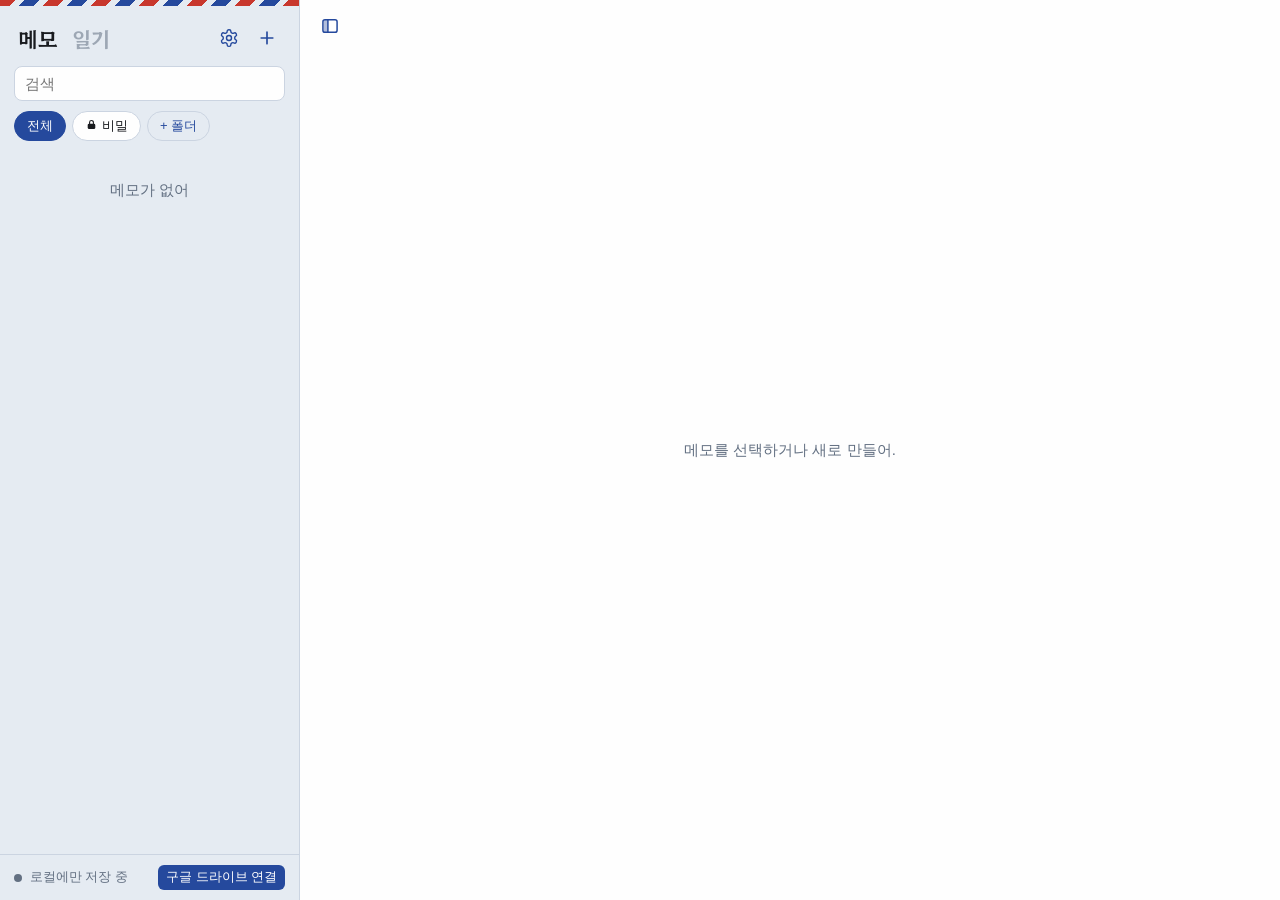
==== commit 1f46132b: "v93: Keepsake name, airmail theme, new icon" ====
--- a/index.html
+++ b/index.html
@@ -3,7 +3,7 @@
 <head>
 <meta charset="utf-8">
 <meta name="viewport" content="width=device-width, initial-scale=1, viewport-fit=cover">
-<title>클라우드 메모</title>
+<title>Keepsake</title>
 <!-- PC app: uses this page from the site when cm-native is at most its own level (see update.go). -->
 <meta name="cm-native" content="1">
 <!--WEB-ONLY-START-->
@@ -12,12 +12,14 @@
 <link rel="icon" href="icon.svg" type="image/svg+xml">
 <meta name="apple-mobile-web-app-capable" content="yes">
 <meta name="mobile-web-app-capable" content="yes">
-<meta name="apple-mobile-web-app-title" content="메모">
+<meta name="apple-mobile-web-app-title" content="Keepsake">
 <meta name="apple-mobile-web-app-status-bar-style" content="default">
-<meta name="theme-color" content="#f6f5f2" media="(prefers-color-scheme: light)">
-<meta name="theme-color" content="#1b1b1d" media="(prefers-color-scheme: dark)">
+<meta name="theme-color" content="#eef2f7" media="(prefers-color-scheme: light)">
+<meta name="theme-color" content="#151a22" media="(prefers-color-scheme: dark)">
 <!--WEB-ONLY-END-->
-<link rel="stylesheet" href="style.css?v=92">
+<link rel="preconnect" href="https://fonts.googleapis.com">
+<link rel="stylesheet" href="https://fonts.googleapis.com/css2?family=Hahmlet:wght@400;600&display=swap">
+<link rel="stylesheet" href="style.css?v=93">
 </head>
 <body>
 <div id="app" class="show-list">
@@ -225,7 +227,7 @@
     </section>
     <section class="set-group" aria-label="정보">
       <h3>정보</h3>
-      <div class="set-info"><span>클라우드 메모 <span id="set-ver"></span></span><button type="button" class="text-btn" id="set-help">단축키·사용법</button></div>
+      <div class="set-info"><span class="set-brand">Keepsake <span id="set-ver"></span></span><button type="button" class="text-btn" id="set-help">단축키·사용법</button></div>
     </section>
     <div class="sheet-btns"><button type="button" class="text-btn primary" id="set-close">완료</button></div>
   </div>
@@ -366,9 +368,9 @@
   </form>
 </div>
 <!--WEB-ONLY-START-->
-<script src="config.js?v=92"></script>
-<script src="api-web.js?v=92"></script>
+<script src="config.js?v=93"></script>
+<script src="api-web.js?v=93"></script>
 <!--WEB-ONLY-END-->
-<script src="app.js?v=92"></script>
+<script src="app.js?v=93"></script>
 </body>
 </html>
--- a/style.css
+++ b/style.css
@@ -1,8 +1,10 @@
-/* Theme = background hue/tint (--h, --t) + accent (--ah, --as, lightness --al light / --al-d dark).
+/* Keepsake — an airmail look: thin blue-white letter paper, post-office blue ink, and the red/blue
+   airmail stripe as the one bold mark (top of the sidebar, the icon, the sign-in page).
+   Theme = background hue/tint (--h, --t) + accent (--ah, --as, lightness --al light / --al-d dark).
    Presets set only these numbers (html[data-theme]); a custom accent sets --ah/--as/--al inline.
    Mode: html[data-mode="light"|"dark"], or follows the system when absent. */
 :root {
-  --h: 45; --t: 17; --ah: 37; --as: 77; --al: 44%; --al-d: 58%;
+  --h: 216; --t: 34; --ah: 222; --as: 62; --al: 38%; --al-d: 72%;
   --bg: hsl(var(--h) calc(var(--t) * 1%) 95.5%);
   --panel: hsl(var(--h) calc(var(--t) * .5%) 99.5%);
   --side: hsl(var(--h) calc(var(--t) * 1%) 92.5%);
@@ -21,6 +23,8 @@
   --c-purple: #9c36b5;
   --c-gray: #868e96;
   --font: -apple-system, BlinkMacSystemFont, "Segoe UI", "Malgun Gothic", "Apple SD Gothic Neo", sans-serif;
+  --serif: "Hahmlet", "Nanum Myeongjo", "AppleMyungjo", "Batang", serif; /* titles: like a handwritten letter's heading, not a notes app */
+  --post-red: #c8372d;
   color-scheme: light;
 }
 :root[data-theme="mint"]     { --h: 160; --t: 20; --ah: 168; --as: 62; --al: 34%; --al-d: 55%; }
@@ -858,9 +862,34 @@
 .shape-polaroid .stp b { font-family: "Caveat", cursive; font-weight: 600; font-size: 17px; transform: rotate(-4deg); bottom: 2px; }
 .shape-round .stp b { font-family: "Josefin Sans", sans-serif; font-weight: 400; border-radius: 999px; padding: 4px 7px 2px; }
 .shape-circle .stp b { border-radius: 999px; min-width: 22px; text-align: center; }
-
-/* 한 주씩 이어 붙인 티켓: one row per week, tickets touching (their canvases overlap by the shadow margin). */
-.al-page.roll .al-grid { justify-content: flex-start; column-gap: 0; row-gap: 16px; }
-.al-page.roll .stp { zoom: .82; }
-.al-page.roll .stp + .stp { margin-left: -12px; }
-.al-page.roll .wk-br { flex-basis: 100%; height: 0; }
+
+/* 한 주씩 이어 붙인 티켓: one row per week, tickets touching (their canvases overlap by the shadow margin). */
+.al-page.roll .al-grid { justify-content: flex-start; column-gap: 0; row-gap: 16px; }
+.al-page.roll .stp { zoom: .82; }
+.al-page.roll .stp + .stp { margin-left: -12px; }
+.al-page.roll .wk-br { flex-basis: 100%; height: 0; }
+
+
+/* ---------- Keepsake ---------- */
+/* The airmail stripe along the top of the sidebar. */
+#sidebar::before {
+  content: ""; flex: none; height: 6px;
+  background: repeating-linear-gradient(135deg, var(--post-red) 0 11px, transparent 11px 17px, var(--accent) 17px 28px, transparent 28px 34px);
+}
+/* Titles set in a serif: the 메모 / 일기 tabs, list titles, the first line of a memo, sheet headings. */
+.title-tabs button { font-family: var(--serif); font-weight: 600; font-size: 21px; letter-spacing: -.01em; }
+#list .t, .diary-list .t { font-family: var(--serif); font-weight: 600; font-size: 15.5px; letter-spacing: -.005em; }
+#cal-title { font-family: var(--serif); font-weight: 600; }
+.sheet h2 { font-family: var(--serif); font-weight: 600; font-size: 19px; }
+.set-group h3 { font-family: var(--serif); letter-spacing: 0; font-size: 14px; }
+.set-brand { font-family: var(--serif); font-weight: 600; }
+#editor > div:first-child:not([data-b]):not(:has(img, [data-wx], time)) {
+  font-family: var(--serif); font-weight: 600; font-size: 1.32em; line-height: 1.35; letter-spacing: -.01em; margin-bottom: .25em;
+}
+#editor.empty > div:first-child::before { font-family: var(--serif); }
+/* The open memo: a sheet of letter paper laid on the list, with a blue ink edge. */
+#list li.active, .diary-list li.active {
+  background: var(--panel);
+  box-shadow: inset 3px 0 0 var(--accent), 0 1px 3px color-mix(in srgb, var(--text) 10%, transparent);
+}
+#list li.active .s em { background: var(--sel); }
